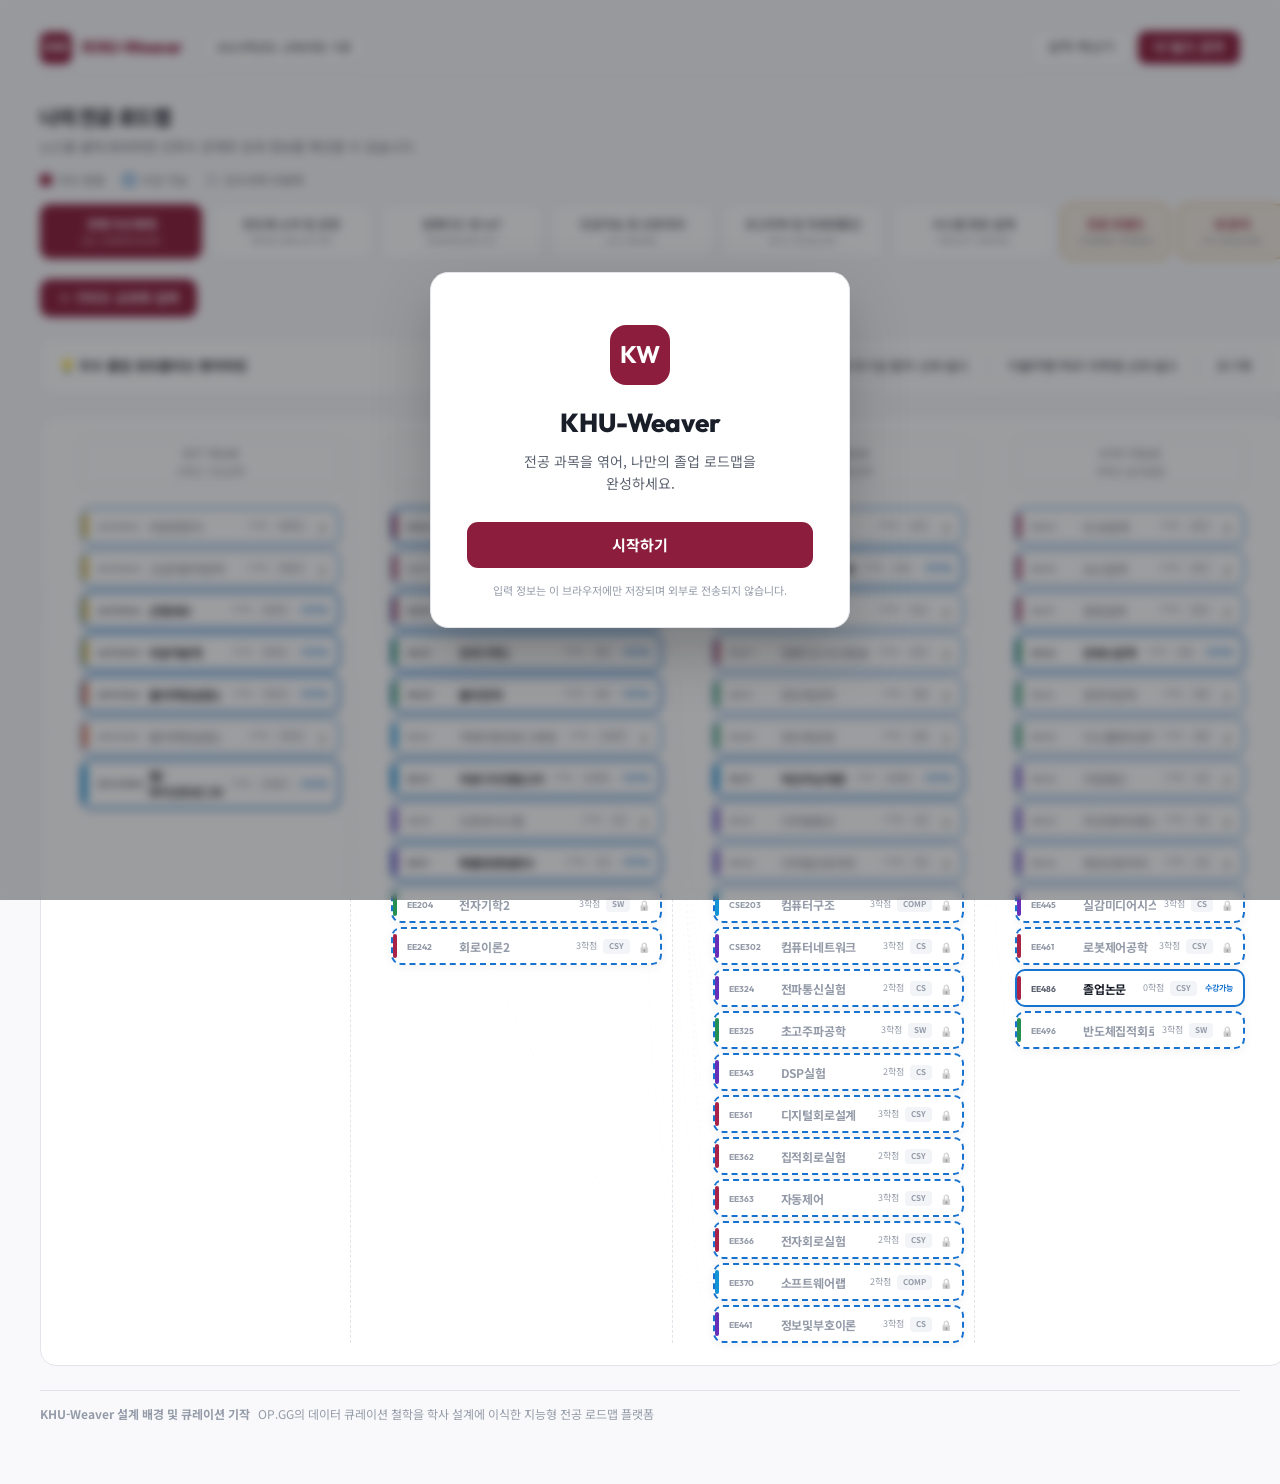
==== index.html @ 24be788b "first commit" ====
<!DOCTYPE html>
<html lang="ko">
<head>
    <meta charset="UTF-8">
    <meta name="viewport" content="width=device-width, initial-scale=1.0">
    <title>KHU-Weaver | 경희대학교 전자공학과 지능형 전공 설계 플랫폼</title>
    <link href="https://fonts.googleapis.com/css2?family=Inter:wght@300;400;500;600;700&family=Noto+Sans+KR:wght@300;400;500;700&family=Outfit:wght@400;500;600;700&display=swap" rel="stylesheet">
    <link rel="stylesheet" href="css/style.css">
</head>
<body>

<div class="container">
    <!-- 헤더 영역 -->
    <header>
        <div class="logo-section">
            <div class="logo-emblem">KW</div>
            <div class="logo-text">
                <h1>KHU-Weaver</h1>
                <p>경희대학교 전자공학과 지능형 전공 설계 및 이수체계 로드맵</p>
            </div>
        </div>
        <div class="header-meta">
            <button id="profile-chip" class="profile-chip" style="display: none;">
                <span id="profile-chip-avatar" class="profile-chip-avatar">학</span>
                <span id="profile-chip-text"></span>
            </button>

            <span class="badge-academic" id="academic-year-tag">2025학년도 교육과정 기준</span>
        </div>
        <div class="header-actions">
            <button id="btn-open-gpa-header" class="header-btn" type="button">성적 계산기</button>
            <button id="btn-share-build" class="header-btn header-btn-primary" type="button">내 빌드 공유</button>
        </div>
    </header>

    <!-- 실시간 선수과목 의존성 경고 배너 패널 -->
    <div id="alert-panel">
        <div class="alert-card">
            <div class="alert-icon">⚠️</div>
            <div class="alert-content">
                <h4 id="alert-title">[이수 체계 오류 감지]</h4>
                <p id="alert-msg">선수 필수 과목이 누락되었습니다. 대체 이수 경로를 확인하십시오.</p>
            </div>
        </div>
    </div>

    <!-- 메인 대시보드 그리드 -->
    <div class="main-grid">
        
        <!-- 단일 열: 맞춤형 커리어 로드맵 (사이드바 제거 → 로드맵 전폭. 분석 카드는 '내 분석' 탭으로 이동) -->
        <div class="workspace-panel">

            <!-- 0. 페이지 제목 + 상태 범례 (순수 안내용, 시안 계승) -->
            <div class="roadmap-heading">
                <h2 class="roadmap-title" id="view-title">나의 전공 로드맵</h2>
                <p class="roadmap-sub" id="view-sub">노드를 클릭/호버하면 선후수 관계와 상세 정보를 확인할 수 있습니다.</p>
                <div class="status-legend" id="roadmap-legend">
                    <span class="status-legend-item"><i class="status-dot status-done"></i>이수 완료</span>
                    <span class="status-legend-item"><i class="status-dot status-avail"></i>수강 가능</span>
                    <span class="status-legend-item"><i class="status-dot status-locked"></i>선수과목 미충족</span>
                </div>
            </div>

            <!-- 1. 5대 전문 트랙 선택 탭 -->
            <div class="track-selectors">
                <button class="track-btn active" data-track="all">
                    <span>전체 이수체계</span>
                    <span class="en">All Curriculum</span>
                </button>
                <button class="track-btn" data-track="semiconductor">
                    <span>반도체 소자 및 공정</span>
                    <span class="en">Semiconductor</span>
                </button>
                <button class="track-btn" data-track="embedded">
                    <span>임베디드 및 IoT</span>
                    <span class="en">Embedded IoT</span>
                </button>
                <button class="track-btn" data-track="ai">
                    <span>인공지능 및 신호처리</span>
                    <span class="en">AI & Signal</span>
                </button>
                <button class="track-btn" data-track="telecom">
                    <span>초고주파 및 차세대통신</span>
                    <span class="en">RF & Telecom</span>
                </button>
                <button class="track-btn" data-track="circuit">
                    <span>시스템 회로 설계</span>
                    <span class="en">Circuit Design</span>
                </button>
                <button class="track-btn view-tab" data-view="trends">
                    <span>진로 트렌드</span>
                    <span class="en">Career Trends</span>
                </button>
                <button class="track-btn view-tab" data-view="analysis">
                    <span>내 분석</span>
                    <span class="en">My Analysis</span>
                </button>
            </div>

            <!-- ROADMAP 뷰: 기이수입력 버튼 + 프리셋 + 타임라인 -->
            <div id="roadmap-view" class="view-panel">

            <!-- 로드맵 좌상단: 기이수 교과목 입력 진입 버튼 (온보딩 3/3 입력을 모달로 재사용) -->
            <div class="roadmap-toolbar">
                <button id="btn-open-history" class="btn-history" type="button">＋ 기이수 교과목 입력</button>
            </div>

            <!-- 2. 프리셋 / 선배 벤치마킹 연계 -->
            <div class="presets-row">
                <div class="presets-title">
                    <span>💡 우수 졸업 포트폴리오 벤치마킹</span>
                </div>
                <div class="presets-buttons">
                    <button class="preset-btn" id="preset-sem-senior">반도체 대기업 합격 선배 빌드</button>
                    <button class="preset-btn" id="preset-ai-senior">자율주행 R&D 대학원 선배 빌드</button>
                    <button class="preset-btn" id="preset-reset">초기화</button>
                </div>
            </div>

            <!-- 3. 실시간 로드맵 타임라인 시각화 맵 -->
            <div class="roadmap-timeline-wrapper">
                <div class="timeline-years-grid" id="roadmap-timeline-grid">
                    <!-- 학년별 4개의 컬럼이 위치하며, 과목 카드와 연결선 SVG가 배치됩니다 -->
                    <div class="timeline-year-col" data-year="1">
                        <div class="year-col-title">1st Year <span class="ko">1학년 기초공학</span></div>
                        <div class="year-courses-list" id="col-year-1"></div>
                    </div>
                    <div class="timeline-year-col" data-year="2">
                        <div class="year-col-title">2nd Year <span class="ko">2학년 전공핵심</span></div>
                        <div class="year-courses-list" id="col-year-2"></div>
                    </div>
                    <div class="timeline-year-col" data-year="3">
                        <div class="year-col-title">3rd Year <span class="ko">3학년 심화공학</span></div>
                        <div class="year-courses-list" id="col-year-3"></div>
                    </div>
                    <div class="timeline-year-col" data-year="4">
                        <div class="year-col-title">4th Year <span class="ko">4학년 실무융합</span></div>
                        <div class="year-courses-list" id="col-year-4"></div>
                    </div>
                </div>
                <!-- 연결선 처리를 위한 백그라운드 SVG -->
                <svg class="svg-connections-canvas" id="svg-canvas">
                    <defs>
                        <!-- 선후수 화살표 머리 마커 정의 -->
                        <marker id="arrow" viewBox="0 0 10 10" refX="6" refY="5" markerWidth="6" markerHeight="6" orient="auto-start-reverse">
                            <path d="M 0 1.5 L 8 5 L 0 8.5 z" fill="context-stroke" />
                        </marker>
                    </defs>
                </svg>
            </div>
            </div><!-- /#roadmap-view -->

            <!-- 진로 트렌드 뷰 (KW_TRENDS 데이터로 세로 막대그래프 + 출처 + 분석) -->
            <div id="trends-view" class="view-panel" style="display:none;">
                <div class="card trends-card">
                    <div id="trends-body">
                        <!-- app.js renderTrends()가 js/data/TRENDS.js로 채웁니다 -->
                    </div>
                </div>
            </div>

            <!-- 내 분석 뷰 (사이드바에서 이동: 졸업 이수율 · 전공 평점 · 역량 레이더) -->
            <div id="analysis-view" class="view-panel" style="display:none;">
                <div class="analysis-grid">

                    <!-- 1. 졸업 이수율 -->
                    <div class="card">
                        <h3 class="card-title">
                            <span>졸업 이수율</span>
                            <span class="badge-academic" style="font-size: 10px; color: var(--accent-green); border-color: rgba(76, 175, 80, 0.2);">정량화 분석</span>
                        </h3>
                        <div class="credit-dashboard" style="grid-template-columns: repeat(2, 1fr);">
                            <div class="credit-stat-card">
                                <span class="label">기취득 학점</span>
                                <span class="value" id="stat-completed-credits">0<span>학점</span></span>
                            </div>
                            <div class="credit-stat-card">
                                <span class="label">졸업 이수율</span>
                                <span class="value" id="stat-completion-rate">0<span>%</span></span>
                            </div>
                        </div>
                    </div>

                    <!-- 2. 전공 평점 KPI (전공 과목 성적만 반영 · 전체평점/교양은 인포21 영역) -->
                    <div class="card">
                        <h3 class="card-title">
                            <span>전공 평점</span>
                            <button id="btn-open-gpa" class="preset-btn" style="padding: 4px 10px; font-size: 11px; background: var(--khu-burgundy); color: white; border: none;">성적 입력 · 상세</button>
                        </h3>
                        <div class="credit-dashboard" style="grid-template-columns: repeat(2, 1fr);">
                            <div class="credit-stat-card">
                                <span class="label">전공 평점 (4.3)</span>
                                <span class="value"><b id="stat-major-gpa" style="font-weight: 700;">0.00</b><span>/4.3</span></span>
                            </div>
                            <div class="credit-stat-card">
                                <span class="label">반영 과목</span>
                                <span class="value"><b id="stat-major-graded" style="font-weight: 700;">0</b><span>과목</span></span>
                            </div>
                        </div>
                    </div>

                    <!-- 3. 역량 레이더 -->
                    <div class="card">
                        <h3 class="card-title">
                            <span>역량 레이더</span>
                        </h3>
                        <div class="chart-container">
                            <canvas id="radarChart" width="380" height="280"></canvas>
                            <div class="chart-legend">
                                <div class="legend-item"><span class="legend-dot" style="background: var(--track-csy);"></span>회로/시스템 설계 (CSY)</div>
                                <div class="legend-item"><span class="legend-dot" style="background: var(--track-sw);"></span>반도체/공정설계 (SW)</div>
                                <div class="legend-item"><span class="legend-dot" style="background: var(--track-comp);"></span>임베디드/SW융합 (COMP)</div>
                                <div class="legend-item"><span class="legend-dot" style="background: var(--track-cs);"></span>통신/신호처리 (CS)</div>
                            </div>
                        </div>
                    </div>

                </div>
            </div>
        </div><!-- /.workspace-panel -->
    </div><!-- /.main-grid -->

    <!-- app.js 로직 보존용 은닉 컨테이너: 기이수 체크 UI는 모달(온보딩 3/3)로 이동했으나
         initCurriculumSelector/성적 셀렉트 동기화 로직이 이 컨테이너를 참조하므로 DOM에는 유지(비표시) -->
    <div id="legacy-curriculum-holder" style="display:none;" aria-hidden="true">
        <div class="curriculum-selector" id="curriculum-selector-container"></div>
    </div>

    <!-- 페이지 최하단: 설계 배경 및 큐레이션 기작 (1줄 요약으로 축소·이동) -->
    <div class="design-footer-note">
        <span class="design-footer-label">KHU-Weaver 설계 배경 및 큐레이션 기작</span>
        <span class="design-footer-desc">OP.GG의 데이터 큐레이션 철학을 학사 설계에 이식한 지능형 전공 로드맵 플랫폼</span>
    </div>
</div>

    <!-- ===== 온보딩 — 랜딩 + 저마찰 3단계 위저드 (UX_FLOW.md 기준) ===== -->
    <div class="onboarding-overlay" id="onboarding-overlay">
        <div class="onboarding-card" id="ob-card">

            <!-- STEP 0: 랜딩 -->
            <div class="onboarding-screen ob-landing active" id="ob-landing">
                <div class="ob-landing-logo">KW</div>
                <h2 class="ob-landing-title">KHU-Weaver</h2>
                <p class="ob-landing-copy">전공 과목을 엮어, 나만의 졸업 로드맵을 완성하세요.</p>
                <button class="onboarding-submit" id="ob-start" type="button">시작하기</button>
                <p class="onboarding-footnote">입력 정보는 이 브라우저에만 저장되며 외부로 전송되지 않습니다.</p>
            </div>

            <!-- 위저드 (STEP 1~3) -->
            <div class="ob-wizard" id="ob-wizard">
                <div class="onboarding-brand ob-wizard-brand">
                    <div class="onboarding-logo">KW</div>
                    <div>
                        <h2 class="onboarding-title" id="ob-title">먼저, 학과를 선택하세요</h2>
                        <p class="onboarding-tagline" id="ob-sub">선택한 학과·학번의 교육과정으로 로드맵이 구성됩니다</p>
                    </div>
                </div>

                <div class="onboarding-steps">
                    <div class="onboarding-step-bar on" id="ob-step-1"></div>
                    <div class="onboarding-step-bar" id="ob-step-2"></div>
                    <div class="onboarding-step-bar" id="ob-step-3"></div>
                </div>
                <div class="ob-step-count" id="ob-step-count">1 / 3</div>

                <!-- STEP 1: 학과 선택 -->
                <div class="onboarding-screen active" id="ob-screen-1">
                    <div class="onboarding-field">
                        <label class="onboarding-label">학과 선택</label>
                        <div class="onboarding-depts" id="ob-dept-list">
                            <!-- onboarding.js가 학과 카드를 채웁니다 -->
                        </div>
                        <p class="onboarding-hint" id="ob-dept-hint"></p>
                    </div>
                    <div class="onboarding-nav">
                        <button class="onboarding-back-btn" id="ob-back-1" type="button">← 처음</button>
                        <div class="onboarding-nav-spacer"></div>
                        <button class="onboarding-submit onboarding-nav-btn" id="ob-next-1" type="button">다음</button>
                    </div>
                </div>

                <!-- STEP 2: 학번 + 이름 -->
                <div class="onboarding-screen" id="ob-screen-2">
                    <div class="onboarding-field">
                        <label class="onboarding-label">입학 학번</label>
                        <div class="onboarding-years" id="ob-year-grid">
                            <!-- onboarding.js가 학번 칩을 채웁니다 -->
                        </div>
                    </div>

                    <div class="onboarding-field">
                        <label class="onboarding-label" for="ob-name">이름 <span class="onboarding-optional">(선택 · 헤더 표시용)</span></label>
                        <input class="onboarding-input" id="ob-name" type="text" placeholder="이름 (선택)" maxlength="20" autocomplete="off">
                    </div>

                    <div class="onboarding-preview" id="ob-preview">
                        <div class="onboarding-preview-av" id="ob-preview-av">학</div>
                        <div>
                            <div class="onboarding-preview-title" id="ob-preview-title"></div>
                            <div class="onboarding-preview-sub">이 프로필로 로드맵·성적 계산기가 구성됩니다</div>
                        </div>
                    </div>

                    <div class="onboarding-nav">
                        <button class="onboarding-back-btn" id="ob-back-2" type="button">← 이전</button>
                        <div class="onboarding-nav-spacer"></div>
                        <button class="onboarding-submit onboarding-nav-btn" id="ob-next-2" type="button">다음</button>
                    </div>
                </div>

                <!-- STEP 3: 이수 이력 (A 스크린샷 / B 직접선택 / C 없음) -->
                <div class="onboarding-screen" id="ob-screen-3">
                    <!-- 3-1. 방법 선택 카드 -->
                    <div id="ob-hist-choose">
                        <div class="onboarding-field">
                            <label class="onboarding-label">지금까지 들은 과목을 알려주세요</label>
                            <div class="ob-hist-cards" id="ob-hist-cards">
                                <button class="ob-hist-card" id="ob-hist-a" type="button">
                                    <span class="ob-hist-ic">📷</span>
                                    <span class="ob-hist-body">
                                        <span class="ob-hist-t">에타 스크린샷으로 한 번에 <span class="ob-hist-badge">추천</span></span>
                                        <span class="ob-hist-d">캡쳐 몇 장이면 과목·성적까지 자동 입력</span>
                                    </span>
                                </button>
                                <button class="ob-hist-card" id="ob-hist-b" type="button">
                                    <span class="ob-hist-ic">✅</span>
                                    <span class="ob-hist-body">
                                        <span class="ob-hist-t">직접 선택하기</span>
                                        <span class="ob-hist-d">학년별 과목표에서 들은 과목을 체크</span>
                                    </span>
                                </button>
                                <button class="ob-hist-card" id="ob-hist-c" type="button">
                                    <span class="ob-hist-ic">🌱</span>
                                    <span class="ob-hist-body">
                                        <span class="ob-hist-t">아직 수강한 과목이 없어요</span>
                                        <span class="ob-hist-d">신입생용 · 바로 로드맵으로</span>
                                    </span>
                                </button>
                            </div>
                            <p class="onboarding-hint">지금 건너뛰어도 대시보드에서 언제든 채울 수 있어요.</p>
                        </div>
                        <div class="onboarding-nav">
                            <button class="onboarding-back-btn" id="ob-back-3" type="button">← 이전</button>
                            <div class="onboarding-nav-spacer"></div>
                        </div>
                    </div>

                    <!-- 3-2. A안 스크린샷 (키 없으면 준비 중 → B 폴백 / 키 있으면 OCR 플로우) -->
                    <div class="ob-shot-panel" id="ob-shot-panel">
                        <!-- 키 미설정: 준비 중 안내 + 직접 선택 폴백 -->
                        <div id="ob-ocr-disabled">
                            <div class="ob-shot-drop" id="ob-shot-drop">
                                <div class="ob-shot-ic">📷</div>
                                <div class="ob-shot-t">에타 스크린샷 자동 인식</div>
                                <div class="ob-shot-d">캡쳐 1~8장을 올리면 과목·성적을 한 번에 채워요. 이름·학번은 가려도 됩니다.</div>
                                <span class="ob-shot-soon">기능 준비 중</span>
                            </div>
                            <p class="ob-shot-fallback">스크린샷 인식은 아직 준비 중이에요. 대신 <b>직접 선택하기</b>로 빠르게 체크할 수 있어요.</p>
                            <div class="onboarding-nav">
                                <button class="onboarding-back-btn" id="ob-shot-back" type="button">← 방법 선택</button>
                                <div class="onboarding-nav-spacer"></div>
                                <button class="onboarding-submit onboarding-nav-btn" id="ob-shot-tob" type="button">직접 선택으로 이동</button>
                            </div>
                        </div>
                        <!-- 키 설정됨: ocr.js가 업로드→직조→결과표를 렌더 -->
                        <div id="ob-ocr-root" style="display:none;"></div>
                    </div>

                    <!-- 3-3. B안 학년별 과목 체크 -->
                    <div class="ob-b-panel" id="ob-b-panel">
                        <div class="ob-b-head">
                            <button class="onboarding-back-btn" id="ob-b-back" type="button">← 방법 선택</button>
                            <span class="ob-b-count" id="ob-b-count">0과목 선택</span>
                        </div>
                        <p class="ob-b-note" id="ob-b-note"></p>
                        <div class="ob-b-list" id="ob-b-list"></div>
                        <button class="onboarding-submit" id="ob-b-apply" type="button">이 과목들로 로드맵 시작</button>
                    </div>
                </div>
            </div>

            <p class="onboarding-footnote ob-wizard-foot" id="ob-wizard-foot">입력 정보는 이 브라우저에만 저장되며 외부로 전송되지 않습니다.</p>
        </div>
    </div>

    <!-- ===== 코치마크 (첫 완료 시 1회, 3개) ===== -->
    <div class="coach-overlay" id="coach-overlay">
        <div class="coach-ring" id="coach-ring"></div>
        <div class="coach-tip" id="coach-tip">
            <div class="coach-step" id="coach-step">1 / 3</div>
            <div class="coach-tip-title" id="coach-title"></div>
            <div class="coach-tip-body" id="coach-body"></div>
            <label class="coach-dismiss"><input type="checkbox" id="coach-dismiss-chk" checked> 다시 보지 않기</label>
            <div class="coach-tip-nav">
                <button class="onboarding-back-btn" id="coach-skip" type="button">건너뛰기</button>
                <button class="onboarding-submit onboarding-nav-btn" id="coach-next" type="button">다음</button>
            </div>
        </div>
    </div>

    <!-- 데이터: 학과/학번별 교육과정 (window 전역으로 노출) -->
    <!-- config.js: 클라이언트 설정(API 키). 반드시 다른 스크립트보다 먼저 로드. -->
    <script src="js/config.js"></script>

    <!-- 학번별 교육과정 데이터 파일. 새 학번 데이터가 준비되면 여기에 한 줄씩 추가. -->
    <script src="js/data/EE_2026.js"></script>
    <script src="js/data/EE_2025.js"></script>
    <script src="js/data/EE_2024.js"></script>
    <script src="js/data/EE_2023.js"></script>
    <script src="js/data/EE_2022.js"></script>
    <script src="js/data/EE_2021.js"></script>
    <script src="js/data/EE_2020.js"></script>
    <script src="js/data/TRENDS.js"></script>

    <!-- registry.js: 학과/학번 목록 + getCurriculum (데이터 파일들 다음, app.js 이전에 로드) -->
    <script src="js/registry.js"></script>
    <script src="js/app.js"></script>
    <script src="js/ocr.js"></script>
    <script src="js/onboarding.js"></script>

    <div class="onboarding-overlay" id="gpa-overlay">
        <div class="onboarding-card gpa-modal-card gpa-summary-card">
            <div class="onboarding-brand" style="justify-content: space-between; margin-bottom: 18px;">
                <div>
                    <h2 class="onboarding-title">전공 평점</h2>
                    <p class="onboarding-tagline">이수 체크한 전공 과목에 성적을 입력하면 전공 평점이 계산됩니다. (전체 평점·교양은 인포21 영역)</p>
                </div>
                <button id="btn-close-gpa" class="close-btn">✕</button>
            </div>

            <div class="gpa-global-stats">
                <div class="gpa-stat-box">
                    <span class="gpa-stat-label">전공 평점</span>
                    <span class="gpa-stat-val" id="gpa-major-val">0.00</span><span class="gpa-stat-max">/4.3</span>
                </div>
                <div class="gpa-stat-box">
                    <span class="gpa-stat-label">반영 과목</span>
                    <span class="gpa-stat-val" id="gpa-major-count">0</span><span class="gpa-stat-max">과목</span>
                </div>
                <div class="gpa-stat-box">
                    <span class="gpa-stat-label">반영 학점</span>
                    <span class="gpa-stat-val" id="gpa-major-credits">0</span><span class="gpa-stat-max">학점</span>
                </div>
            </div>

            <p class="gpa-summary-note">성적을 선택하지 않은 과목과 P/NP 과목은 평점 계산에서 제외됩니다.</p>
            <div class="gpa-course-list" id="gpa-course-list"></div>

            <div class="gpa-modal-footer">
                <button class="onboarding-submit" id="btn-gpa-done" type="button">완료</button>
            </div>
        </div>
    </div>


</body>
</html>
---- css/style.css ----
/* =============================================================================
 * KHU-Weaver v2 — roadmap.sh형 리디자인 스타일시트
 * 디자인 원칙(03_디자인 시안 계승):
 *  1) 배경: 순수 화이트 + 얇은 그리드. 그라데이션·컬러 블롭 금지
 *  2) 경희 버건디 hsl(343,66%,33%)가 유일한 브랜드 액센트(골드는 기능적 웨이파인딩에만 최소 사용)
 *  3) 노드 상태는 색만이 아니라 형태로도 구분(이수완료=버건디 채움+✓ / 기본=흰 노드+테두리)
 *  4) 트랙 컬러 6종은 노드 좌측 4px 스트라이프로만(면적 최소화)
 *  ※ JS(app.js/onboarding.js)가 참조하는 클래스명·ID·CSS 변수명은 그대로 보존
 * ============================================================================= */

:root {
    /* 브랜드 (변수명 보존 — app.js가 이 이름들을 참조) */
    --khu-burgundy-raw: 343, 66%, 33%;
    --khu-burgundy: hsl(var(--khu-burgundy-raw));
    --khu-burgundy-light: hsl(343, 66%, 40%);
    --khu-burgundy-glow: hsla(343, 66%, 33%, 0.14);
    --burgundy-soft: hsl(343, 50%, 95%);
    --khu-gold: hsl(37, 60%, 50%);       /* 기능적 강조(선수 체인)용으로만 잔존 */
    --khu-gold-glow: hsla(37, 60%, 50%, 0.12);

    /* 캔버스/텍스트 — 화이트 계열 */
    --bg-dark: hsl(220, 25%, 98%);       /* 페이지 배경(거의 흰색) */
    --bg-card: hsl(0, 0%, 100%);         /* 카드 순백 */
    --bg-card-hover: hsl(220, 20%, 97%);
    --text-primary: hsl(220, 25%, 13%);
    --text-secondary: hsl(220, 10%, 40%);
    --text-muted: hsl(220, 10%, 62%);

    --accent-green: hsl(142, 60%, 35%);
    --accent-red: hsl(354, 70%, 45%);
    --accent-blue: hsl(210, 80%, 45%);
    --border-color: hsl(220, 15%, 90%);  /* 얇은 그리드/외곽선 */
    --line: hsl(220, 15%, 90%);
    --glass-bg: hsl(220, 25%, 98%);
    --glass-border: hsl(220, 15%, 90%);
    --transition-smooth: all 0.18s cubic-bezier(0.4, 0, 0.2, 1);

    /* 트랙 아이덴티티 컬러(시안과 동일) */
    --track-math: hsl(45, 90%, 45%);
    --track-phys: hsl(15, 80%, 50%);
    --track-comp: hsl(200, 85%, 45%);
    --track-csy: hsl(343, 66%, 40%);
    --track-sw: hsl(145, 60%, 35%);
    --track-cs: hsl(265, 60%, 45%);

    --r: 12px;
}

* { box-sizing: border-box; margin: 0; padding: 0; }

body {
    color: var(--text-primary);
    font-family: 'Noto Sans KR', 'Inter', sans-serif;
    line-height: 1.55;
    overflow-x: hidden;
    /* HOTFIX(2026-07-08): 배경 격자 무늬 제거(사용자 피드백 — 불필요한 시각 노이즈) */
    background-color: var(--bg-dark);
}

/* 스크롤바 */
::-webkit-scrollbar { width: 8px; height: 8px; }
::-webkit-scrollbar-track { background: transparent; }
::-webkit-scrollbar-thumb { background: var(--border-color); border-radius: 99px; }
::-webkit-scrollbar-thumb:hover { background: var(--text-muted); }

/* 레이아웃 */
.container { max-width: 1600px; margin: 0 auto; padding: 20px 40px 60px; }

/* ── 헤더: 시안처럼 로고+칩 2종이 한 줄 56px에 들어가는 슬림 바 ── */
header {
    display: flex;
    justify-content: flex-start;
    align-items: center;
    gap: 20px;
    height: 56px;
    padding: 0;
    border-bottom: 1px solid var(--line);
    margin-bottom: 26px;
}
.logo-section { display: flex; align-items: center; gap: 10px; }
.logo-emblem {
    width: 32px; height: 32px;
    background: var(--khu-burgundy);
    border-radius: 8px;
    display: flex; align-items: center; justify-content: center;
    font-family: 'Outfit', sans-serif; font-size: 14px; font-weight: 700; color: #fff;
}
.logo-text h1 {
    font-family: 'Outfit', 'Noto Sans KR', sans-serif;
    font-size: 17px; font-weight: 800; letter-spacing: -0.4px;
    color: var(--khu-burgundy);
}
/* 시안은 로고 옆 부제 없이 한 줄로 압축 — 요소는 보존하고 표시만 생략(id/class 삭제 아님) */
.logo-text p { display: none; }

.header-meta { display: flex; align-items: center; gap: 10px; }

/* 헤더 우측 액션 버튼 (성적 계산기 / 내 빌드 공유) */
.header-actions { display: flex; align-items: center; gap: 8px; margin-left: auto; }
.header-btn {
    font-size: 12.5px; font-weight: 600; padding: 7px 14px; border-radius: 8px;
    border: 1px solid var(--line); background: #fff; color: var(--text-secondary);
    cursor: pointer; transition: var(--transition-smooth); white-space: nowrap;
}
.header-btn:hover { border-color: var(--khu-burgundy); color: var(--khu-burgundy); }
.header-btn-primary { background: var(--khu-burgundy); border-color: var(--khu-burgundy); color: #fff; }
.header-btn-primary:hover { filter: brightness(1.08); color: #fff; }
.badge-academic {
    display: inline-block;
    background: var(--bg-card);
    border: 1px solid var(--line);
    color: var(--text-secondary);
    font-size: 12px; font-weight: 600;
    padding: 5px 12px; border-radius: 99px; letter-spacing: 0.2px;
}

/* ── 의존성 경고 배너 ── */
#alert-panel { margin-bottom: 22px; display: none; }
.alert-card {
    background: hsl(354, 80%, 98%);
    border: 1px solid var(--accent-red);
    border-radius: var(--r);
    padding: 14px 20px;
    display: flex; align-items: center; gap: 14px;
    box-shadow: 0 2px 10px rgba(0,0,0,.03);
    animation: slideDown 0.35s cubic-bezier(0.16, 1, 0.3, 1);
}
.alert-icon {
    width: 34px; height: 34px;
    background: hsl(354, 80%, 95%);
    border-radius: 50%;
    display: flex; align-items: center; justify-content: center;
    font-size: 17px; color: var(--accent-red);
    border: 1px solid var(--accent-red); flex-shrink: 0;
}
.alert-content h4 { font-size: 14px; font-weight: 700; color: var(--accent-red); margin-bottom: 2px; }
.alert-content p { font-size: 13px; color: var(--text-primary); }

/* ── 메인 그리드 ── */
.main-grid {
    display: grid;
    grid-template-columns: 1fr; /* F-3: 사이드바 제거 → 로드맵 전폭. 분석 카드는 '내 분석' 탭으로 이동 */
    gap: 26px;
    align-items: start;
}

/* ── 카드 공통 (그라데이션 바·그라데이션 텍스트 제거) ── */
.card {
    background-color: var(--bg-card);
    border: 1px solid var(--line);
    border-radius: 16px;
    padding: 22px;
    box-shadow: 0 1px 3px rgba(0, 0, 0, 0.03);
    position: relative;
    transition: var(--transition-smooth);
}
.card-title {
    font-size: 16px; font-weight: 800;
    margin-bottom: 18px;
    display: flex; justify-content: space-between; align-items: center;
    letter-spacing: -0.3px;
}
.card-title span { color: var(--text-primary); }

/* ── 왼쪽 사이드바 ── */
.sidebar-panel { order: 2; display: flex; flex-direction: column; gap: 22px; }

.chart-container {
    display: flex; flex-direction: column; align-items: center; justify-content: center;
    background: var(--bg-dark);
    border-radius: 12px; padding: 14px;
    border: 1px solid var(--line);
}
canvas#radarChart { max-width: 100%; height: 280px; }

.chart-legend {
    display: grid; grid-template-columns: repeat(2, 1fr); gap: 8px;
    width: 100%; margin-top: 14px; font-size: 11px; color: var(--text-secondary);
}
.legend-item { display: flex; align-items: center; gap: 6px; }
.legend-dot { width: 9px; height: 9px; border-radius: 3px; }

/* 학점 현황 카드 */
.credit-dashboard { display: grid; grid-template-columns: repeat(3, 1fr); gap: 10px; margin-top: 5px; }
.credit-stat-card {
    background: var(--bg-dark);
    border: 1px solid var(--line);
    border-radius: 12px; padding: 12px; text-align: center;
}
.credit-stat-card .label { font-size: 11px; color: var(--text-secondary); display: block; margin-bottom: 4px; }
.credit-stat-card .value { font-family: 'Outfit', sans-serif; font-size: 18px; font-weight: 800; color: var(--khu-burgundy); }
.credit-stat-card .value span { font-size: 11px; color: var(--text-muted); font-weight: 500; }

/* ── 기이수 교과목 체크리스트 ── */
.curriculum-selector {
    max-height: 480px; overflow-y: auto;
    border: 1px solid var(--line); border-radius: 12px;
    background: var(--bg-dark); padding: 10px;
}
.sem-group { margin-bottom: 14px; }
.sem-header {
    font-size: 12px; font-weight: 700; color: var(--text-secondary);
    text-transform: uppercase; letter-spacing: .4px;
    padding: 5px 8px; border-bottom: 1px solid var(--line);
    margin-bottom: 8px; display: flex; justify-content: space-between; align-items: center;
}
.sem-header .sem-badge {
    font-size: 10px; background: var(--burgundy-soft); color: var(--khu-burgundy);
    padding: 2px 8px; border-radius: 99px; font-weight: 700; letter-spacing: 0;
}
.course-checkbox-list { display: flex; flex-direction: column; gap: 6px; }
.course-checkbox-item {
    display: flex; align-items: center; justify-content: space-between;
    padding: 9px 12px; background: var(--bg-card);
    border: 1px solid var(--line); border-radius: 9px;
    cursor: pointer; transition: var(--transition-smooth); user-select: none;
    position: relative;
}
.course-checkbox-item:hover { border-color: var(--accent-blue); box-shadow: 0 2px 8px rgba(0,0,0,.05); }
/* 이수완료 = 버건디 채움(색+형태) */
.course-checkbox-item.checked {
    border-color: var(--khu-burgundy);
    background: var(--khu-burgundy);
}
.course-checkbox-item.checked .course-name,
.course-checkbox-item.checked .course-code { color: #fff; }
.course-label-side { display: flex; align-items: center; gap: 10px; }
.course-checkbox-item input[type="checkbox"] {
    appearance: none; width: 16px; height: 16px;
    border: 2px solid var(--text-muted); border-radius: 4px;
    outline: none; cursor: pointer; position: relative; transition: var(--transition-smooth);
    flex-shrink: 0;
}
.course-checkbox-item.checked input[type="checkbox"] { border-color: #fff; }
.course-checkbox-item input[type="checkbox"]:checked { background-color: #fff; border-color: #fff; }
.course-checkbox-item input[type="checkbox"]:checked::after {
    content: '✓'; position: absolute; color: var(--khu-burgundy);
    font-size: 12px; font-weight: 800; top: -3px; left: 1px;
}
.course-name { font-size: 13px; font-weight: 600; color: var(--text-primary); }
.course-meta-side { text-align: right; font-size: 11px; }
.course-code { font-family: 'Outfit', sans-serif; color: var(--text-secondary); display: block; }
.course-type-badge {
    display: inline-block; padding: 1px 6px; border-radius: 4px;
    font-size: 9px; font-weight: 700; margin-top: 2px;
}
.course-checkbox-item.checked .course-type-badge { background: hsla(0,0%,100%,.2); color: #fff; border-color: transparent; }
.badge-essential { background: var(--burgundy-soft); color: var(--khu-burgundy); border: 1px solid transparent; }
.badge-basic { background: hsl(210, 80%, 95%); color: var(--accent-blue); border: 1px solid transparent; }
.badge-selective { background: var(--bg-dark); color: var(--text-secondary); border: 1px solid var(--line); }
/* 과목 성적 드롭다운 — 이수 체크된 과목에서만 노출(전공 평점 반영) */
.course-grade-wrap { display: none; margin-top: 6px; }
.course-checkbox-item.checked .course-grade-wrap { display: block; }
.course-grade-select {
    font-family: 'Noto Sans KR', sans-serif; font-size: 11px; font-weight: 700;
    padding: 3px 22px 3px 8px; border-radius: 6px; border: 1px solid hsla(0,0%,100%,.55);
    background: #fff; color: var(--khu-burgundy); cursor: pointer; outline: none; appearance: none;
    background-image: url("data:image/svg+xml,%3Csvg xmlns='http://www.w3.org/2000/svg' width='10' height='7' viewBox='0 0 12 8'%3E%3Cpath fill='%23902d41' d='M6 8 0 0h12z'/%3E%3C/svg%3E");
    background-repeat: no-repeat; background-position: right 7px center;
}
.course-grade-select:focus-visible { outline: 2px solid var(--khu-gold); outline-offset: 1px; }

/* ── 오른쪽 워크스페이스 ── */
.workspace-panel { display: flex; flex-direction: column; gap: 20px; }

/* 로드맵 제목 + 상태 범례 (시안의 "나의 전공 로드맵" + 범례 3종, 순수 안내용) */
.roadmap-heading { margin-bottom: -6px; }
.roadmap-title {
    font-family: 'Outfit', 'Noto Sans KR', sans-serif;
    font-size: 20px; font-weight: 800; letter-spacing: -0.4px;
    color: var(--text-primary);
}
.roadmap-sub { font-size: 13px; color: var(--text-secondary); margin: 4px 0 14px; }
.status-legend { display: flex; gap: 18px; font-size: 12px; color: var(--text-secondary); }
.status-legend-item { display: flex; align-items: center; gap: 6px; }
.status-dot { display: inline-block; width: 12px; height: 12px; border-radius: 4px; flex-shrink: 0; }
.status-dot.status-done { background: var(--khu-burgundy); }
.status-dot.status-avail { background: #fff; border: 2px solid var(--accent-blue); }
.status-dot.status-locked { background: hsl(220, 20%, 92%); border: 1px dashed var(--text-muted); }

/* 트랙 탭 (+ 진로 트렌드 / 내 분석 뷰 탭) */
.track-selectors { display: flex; flex-wrap: wrap; gap: 8px; }
.track-btn {
    flex: 1 1 96px;
    background: var(--bg-card); border: 1px solid var(--line); border-radius: 10px;
    padding: 11px 6px; font-family: 'Noto Sans KR', sans-serif;
    font-size: 12px; font-weight: 700; color: var(--text-secondary);
    cursor: pointer; transition: var(--transition-smooth); text-align: center;
    display: flex; flex-direction: column; align-items: center; justify-content: center; gap: 3px;
}
/* 뷰 전환 탭(필터가 아니라 화면 전환) — 골드 계열로 구분, 폭 고정 */
.track-btn.view-tab {
    flex: 0 0 auto; min-width: 108px;
    border-color: var(--khu-gold); color: var(--khu-burgundy);
    background: var(--khu-gold-glow);
}
.track-btn.view-tab:hover { border-color: var(--khu-burgundy); }
.track-btn.view-tab.active { background: var(--khu-burgundy); border-color: var(--khu-burgundy); color: #fff; }
.track-btn span.en {
    font-family: 'Outfit', sans-serif; font-size: 9px; color: var(--text-muted);
    font-weight: 500; text-transform: uppercase; letter-spacing: .3px;
}
.track-btn:hover { border-color: var(--accent-blue); color: var(--text-primary); }
/* 활성 = 솔리드 버건디(그라데이션 제거) */
.track-btn.active { background: var(--khu-burgundy); border-color: var(--khu-burgundy); color: #fff; }
.track-btn.active span.en { color: hsla(0,0%,100%,.75); }

/* 프리셋 행 */
.presets-row {
    display: flex; justify-content: space-between; align-items: center;
    background: var(--bg-card); padding: 12px 18px; border-radius: 12px;
    border: 1px solid var(--line); font-size: 13px;
}
.presets-title { font-weight: 700; color: var(--text-primary); display: flex; align-items: center; gap: 8px; }
.presets-buttons { display: flex; gap: 8px; }
.preset-btn {
    background: var(--bg-card); border: 1px solid var(--line); border-radius: 8px;
    padding: 7px 14px; font-size: 12px; font-weight: 600; color: var(--text-secondary);
    cursor: pointer; transition: var(--transition-smooth);
}
.preset-btn:hover { border-color: var(--khu-burgundy); color: var(--khu-burgundy); }

/* ── 로드맵 타임라인 캔버스 (화이트 + 얇은 그리드) ── */
.roadmap-timeline-wrapper {
    position: relative;
    background: var(--bg-card); /* HOTFIX(2026-07-08): 격자 배경 무늬 제거 */
    border-radius: 16px;
    padding: 22px 40px;
    border: 1px solid var(--line);
    min-height: 520px;
    width: 100%; /* HOTFIX(2026-07-08): 기존 max-width:1040px가 위쪽 탭/프리셋 행(전체 폭)보다 좁아 학년 컬럼이 우측으로 치우쳐 보이던 원인 → 상단 요소와 동일하게 전체 폭 사용해 중앙 정렬 */
}
.timeline-years-grid {
    display: grid; grid-template-columns: repeat(4, 1fr); gap: 40px;
    height: 100%; position: relative; z-index: 2;
}
.timeline-year-col {
    position: relative; display: flex; flex-direction: column; gap: 14px;
    border-right: 1px dashed var(--line); padding-right: 10px;
}
.timeline-year-col:last-child { border-right: none; padding-right: 0; }
/* 시안의 .lane-h 스타일 계승 (레인 헤더) */
.year-col-title {
    font-family: 'Outfit', sans-serif; font-size: 12px; font-weight: 700;
    color: var(--text-muted); text-transform: uppercase; letter-spacing: .5px;
    text-align: center; padding: 6px 10px;
    background: var(--bg-card); border: 1px solid var(--line); border-radius: 6px;
    margin-bottom: 6px;
}
.year-col-title span.ko {
    font-family: 'Noto Sans KR', sans-serif; font-size: 11px;
    color: var(--text-muted); font-weight: 500; display: block; text-transform: none; letter-spacing: 0;
}
/* 학년 레인: 컴팩트 카드를 세로로 쌓아 4개 학년(최대 20과목)이 한 화면에 들어오도록 함 */
.year-courses-list { display: flex; flex-direction: column; gap: 4px; }

/* ── 타임라인 과목 노드 (한 줄 컴팩트 카드) ── */
.timeline-course-card {
    background: var(--bg-card);
    border: 1.5px solid var(--line);
    border-radius: 10px;
    padding: 7px 10px 7px 14px;
    min-height: 38px; /* HOTFIX(2026-07-08): 기존 32px가 과목명보다 작아 텍스트가 답답하게 잘렸음 → 여유 확보 */
    display: flex; align-items: center; gap: 8px;
    font-size: 11.5px; position: relative; cursor: pointer;
    transition: box-shadow .15s, transform .15s, border-color .15s, background .15s;
    z-index: 2; user-select: none;
}
/* 좌측 4px 트랙 스트라이프 */
.timeline-course-card::before {
    content: ''; position: absolute; left: 0; top: 5px; bottom: 5px;
    width: 4px; border-radius: 4px; background: var(--text-muted);
    transition: var(--transition-smooth);
}
.timeline-course-card[data-track-type="MATH"]::before { background: var(--track-math); }
.timeline-course-card[data-track-type="PHYS"]::before { background: var(--track-phys); }
.timeline-course-card[data-track-type="COMP"]::before { background: var(--track-comp); }
.timeline-course-card[data-track-type="CSY"]::before { background: var(--track-csy); }
.timeline-course-card[data-track-type="SW"]::before { background: var(--track-sw); }
.timeline-course-card[data-track-type="CS"]::before { background: var(--track-cs); }

.timeline-course-card:hover {
    transform: translateY(-1px); background: var(--bg-card);
    border-color: var(--accent-blue);
    box-shadow: 0 4px 14px rgba(0, 0, 0, 0.08); z-index: 10;
}

/* 이수완료 = 버건디 채움 + ✓ (색+형태 이중 구분) */
.timeline-course-card.checked-course {
    border-color: var(--khu-burgundy);
    background: var(--khu-burgundy) !important;
    box-shadow: none;
}
.timeline-course-card.checked-course .t-card-name,
.timeline-course-card.checked-course .t-card-code { color: #fff !important; }
.timeline-course-card.checked-course .t-card-meta { color: hsla(0,0%,100%,.75) !important; }
.timeline-course-card.checked-course .t-card-track { background: hsla(0,0%,100%,.2); color: #fff; }
/* 상태 배지(✓/수강가능/🔒)는 절대배치 대신 flex 아이템으로 카드 우측 끝에 자연 배치(gap으로 학점·트랙뱃지와 겹침 방지, 공간 부족 시 과목명(.t-card-name)만 말줄임 처리됨) */
.timeline-course-card.checked-course::after {
    content: '✓';
    color: #fff; font-weight: 800; font-size: 12px; flex: none;
}

/* 노드 상태 3종 중 "수강 가능"/"선수과목 미충족" — getCourseState()가 실시간 판정해 부여 */
.timeline-course-card.course-avail {
    border-color: var(--accent-blue) !important; border-width: 2px !important;
}
.timeline-course-card.course-avail::after {
    content: '수강가능';
    font-size: 8px; color: var(--accent-blue); font-weight: 700; white-space: nowrap; flex: none;
}
.timeline-course-card.course-locked {
    background: hsl(220, 20%, 97%) !important; border-style: dashed !important;
}
.timeline-course-card.course-locked .t-card-name,
.timeline-course-card.course-locked .t-card-code { color: var(--text-muted) !important; }
.timeline-course-card.course-locked::after {
    content: '🔒';
    font-size: 10px; filter: grayscale(1); opacity: .6; flex: none;
}

/* 호버 연쇄 하이라이트 (기능적 웨이파인딩) */
.timeline-course-card.highlight-focus {
    border-color: var(--khu-burgundy);
    box-shadow: 0 0 0 3px var(--burgundy-soft), 0 6px 18px rgba(0,0,0,.12);
    transform: translateY(-1px); z-index: 10; background: var(--bg-card);
}
.timeline-course-card.highlight-prereq {
    border-color: var(--khu-gold);
    box-shadow: 0 0 0 2px var(--khu-gold-glow); transform: translateY(-1px); z-index: 8; background: var(--bg-card);
}
.timeline-course-card.highlight-followup {
    border-color: var(--accent-blue);
    box-shadow: 0 0 0 2px hsla(210,80%,45%,.15); transform: translateY(-1px); z-index: 8; background: var(--bg-card);
}
.timeline-course-card.fade-out-node {
    border-color: var(--line) !important; box-shadow: none !important;
    transform: scale(0.98); pointer-events: none; transition: var(--transition-smooth);
}
.timeline-course-card.fade-out-node .t-card-name,
.timeline-course-card.fade-out-node .t-card-code,
.timeline-course-card.fade-out-node .t-card-meta { opacity: 0.35 !important; filter: none !important; }
.timeline-course-card.fade-out-node::before { opacity: 0.2 !important; }

/* 트랙 선택 시 활성 카드 (파란 테두리 = 수강 관련 강조, 색+형태) */
.timeline-course-card.active-in-track {
    border-color: var(--accent-blue) !important; border-width: 2px !important;
    box-shadow: 0 2px 10px rgba(0,0,0,.06) !important;
    background: var(--bg-card) !important; z-index: 5;
}
/* 이수완료가 트랙활성이어도 버건디 채움 우선 */
.timeline-course-card.active-in-track.checked-course {
    border-color: var(--khu-burgundy) !important;
    background: var(--khu-burgundy) !important;
}
.track-all .timeline-course-card,
.timeline-course-card.active-in-track { opacity: 1 !important; filter: none !important; transition: var(--transition-smooth); }

/* 트랙 모드에서 비활성 카드 뮤트 */
body:not(.track-all) .timeline-course-card:not(.active-in-track) {
    border-color: var(--line) !important; box-shadow: none !important; transition: var(--transition-smooth);
}
body:not(.track-all) .timeline-course-card:not(.active-in-track) .t-card-name,
body:not(.track-all) .timeline-course-card:not(.active-in-track) .t-card-code { color: var(--text-muted) !important; }
body:not(.track-all) .timeline-course-card:not(.active-in-track) .t-card-meta { opacity: 0.4; }
body:not(.track-all) .timeline-course-card:not(.active-in-track)::before { opacity: 0.3 !important; }
body:not(.track-all) .timeline-course-card:not(.active-in-track):hover {
    border-color: var(--accent-blue) !important; box-shadow: 0 4px 14px rgba(0, 0, 0, 0.08) !important;
}
body:not(.track-all) .timeline-course-card:not(.active-in-track):hover .t-card-name,
body:not(.track-all) .timeline-course-card:not(.active-in-track):hover .t-card-code { color: var(--text-primary) !important; }
body:not(.track-all) .timeline-course-card:not(.active-in-track):hover .t-card-meta { opacity: 1 !important; }
body:not(.track-all) .timeline-course-card:not(.active-in-track):hover::before { opacity: 1 !important; }

/* 빈 전공선택 슬롯 소거 */
.track-slot.elective-slot.empty-slot { border: none !important; background: none !important; box-shadow: none !important; pointer-events: none; }
.track-slot.elective-slot.empty-slot::before,
.track-slot.elective-slot.empty-slot::after { display: none !important; }

/* 관계 뱃지 */
.relation-badge {
    position: absolute; top: -8px; right: 8px;
    font-size: 8px; font-weight: 700; padding: 2px 6px; border-radius: 99px;
    opacity: 0; transform: translateY(4px); transition: var(--transition-smooth);
    z-index: 10; box-shadow: 0 2px 4px rgba(0,0,0,.08);
}
.timeline-course-card.highlight-focus .relation-badge { opacity: 1; transform: translateY(0); background: var(--khu-burgundy); color: #fff; }
.timeline-course-card.highlight-prereq .relation-badge { opacity: 1; transform: translateY(0); background: var(--khu-gold); color: #fff; }
.timeline-course-card.highlight-followup .relation-badge { opacity: 1; transform: translateY(0); background: var(--accent-blue); color: #fff; }

/* 6번째 기타/전공선택 슬롯 */
.elective-slot {
    min-height: 110px !important; background: hsl(220, 25%, 98%);
    border: 1px dashed var(--line) !important; border-radius: 12px;
    padding: 10px 8px !important; display: flex !important; flex-direction: row !important;
    flex-wrap: wrap !important; align-content: flex-start !important; justify-content: flex-start !important;
    gap: 6px !important; margin-top: 5px;
}
.elective-slot::before {
    content: '선택 및 심화 교과 옵션 (Electives)';
    position: absolute; bottom: 4px; right: 8px; font-size: 8.5px; font-weight: 700;
    color: var(--text-muted); opacity: 0.5; pointer-events: none;
    font-family: 'Outfit', sans-serif; letter-spacing: 0.4px; z-index: 1;
}

/* 미니 칩 카드 */
.timeline-course-card.mini-chip {
    padding: 5px 8px 5px 12px !important; font-size: 11px !important; border-radius: 8px !important;
    flex-grow: 1; min-width: 100px; max-width: calc(50% - 3px);
}
.timeline-course-card.mini-chip::before { top: 6px; bottom: 6px; }
.timeline-course-card.mini-chip .t-card-code { font-size: 8px !important; margin-bottom: 0 !important; }
.timeline-course-card.mini-chip .t-card-name {
    font-size: 11px !important; font-weight: 700 !important;
    white-space: nowrap; overflow: hidden; text-overflow: ellipsis;
}
.timeline-course-card.mini-chip .t-card-meta { display: none !important; }
.timeline-course-card.mini-chip.checked-course::after { top: 5px; right: 5px; font-size: 10px; }
.timeline-course-card.mini-chip .relation-badge { top: -10px !important; right: 4px !important; font-size: 7px !important; padding: 1px 4px !important; }

/* 한 줄 컴팩트 카드 내부 배치: 코드 | 과목명(말줄임) | 학점·트랙뱃지 */
.t-card-code { font-family: 'Outfit', sans-serif; font-size: 8.5px; color: var(--text-secondary); font-weight: 700; flex: none; width: 44px; }
.t-card-name {
    font-weight: 700; color: var(--text-primary); font-size: 12px; letter-spacing: -.2px; line-height: 1.3;
    flex: 1 1 auto; min-width: 0;
    /* HOTFIX(2026-07-08): 한 줄 말줄임(...) 대신 2줄까지 표시해 과목명이 박스보다 작아 보이는 문제 해결 */
    display: -webkit-box; -webkit-line-clamp: 2; -webkit-box-orient: vertical;
    overflow: hidden; word-break: keep-all;
}
.t-card-meta { display: flex; align-items: center; gap: 6px; flex: none; font-size: 9px; color: var(--text-muted); }
.t-card-track { background: hsl(220, 25%, 96%); padding: 1px 6px; border-radius: 4px; font-weight: 700; font-size: 8px; }

/* SVG 커넥터 */
.svg-connections-canvas { position: absolute; top: 0; left: 0; width: 100%; height: 100%; pointer-events: none; z-index: 1; }
.svg-connections-canvas path { transition: stroke 0.25s, stroke-width 0.25s, opacity 0.25s; }
.svg-connections-canvas path.active-connection { stroke-width: 2.5px !important; stroke-dasharray: 6, 4; animation: connectionFlow 0.8s linear infinite; }
@keyframes connectionFlow { to { stroke-dashoffset: -20; } }

/* ── 하단 트렌드 패널 (설계 배경 문구는 .design-footer-note로 페이지 최하단 분리 이동) ── */
.trend-panel { grid-column: span 2; margin-top: 6px; }
.trend-chart-list { display: flex; flex-direction: column; gap: 12px; }
.trend-bar-row { display: flex; align-items: center; gap: 15px; font-size: 13px; }
.trend-bar-label { width: 140px; font-weight: 700; color: var(--text-primary); }
.trend-bar-container { flex-grow: 1; height: 9px; background: var(--bg-dark); border-radius: 99px; overflow: hidden; border: 1px solid var(--line); }
/* 솔리드 버건디(그라데이션 제거) */
.trend-bar-fill { height: 100%; background: var(--khu-burgundy); border-radius: 99px; transition: width 1s cubic-bezier(0.16, 1, 0.3, 1); }
.trend-bar-value { width: 45px; font-family: 'Outfit', sans-serif; font-weight: 800; color: var(--khu-burgundy); text-align: right; }

/* =============================================================================
 * F-3: 뷰 전환(로드맵 / 진로 트렌드 / 내 분석) 공통
 * ============================================================================= */
.view-panel { display: flex; flex-direction: column; gap: 20px; }

/* 로드맵 좌상단 기이수 교과목 입력 버튼 */
.roadmap-toolbar { display: flex; align-items: center; }
.btn-history {
    background: var(--khu-burgundy); color: #fff; border: none; border-radius: 10px;
    padding: 10px 18px; font-family: 'Noto Sans KR', sans-serif; font-size: 13px; font-weight: 700;
    cursor: pointer; transition: var(--transition-smooth); box-shadow: 0 1px 3px rgba(0,0,0,0.08);
}
.btn-history:hover { background: var(--khu-burgundy-light); transform: translateY(-1px); }

/* 내 분석 뷰: 3카드 반응형 그리드 */
.analysis-grid {
    display: grid; grid-template-columns: repeat(auto-fit, minmax(300px, 1fr)); gap: 22px; align-items: start;
}

/* 진로 트렌드 뷰 */
.trends-card { padding: 26px; }
.trends-lead { font-size: 13px; color: var(--text-secondary); margin: 2px 0 22px; }
.trend-group { margin-bottom: 30px; }
.trend-group-title {
    font-size: 13px; font-weight: 800; color: var(--text-primary); margin-bottom: 4px;
    display: flex; align-items: center; gap: 8px;
}
.trend-group-title .tg-unit { font-weight: 600; color: var(--text-muted); font-size: 12px; }
.trend-group-sub { font-size: 11px; color: var(--text-muted); margin-bottom: 16px; }
/* 세로 막대그래프 (순수 CSS) */
.trend-vchart {
    display: flex; align-items: flex-end; gap: 18px;
    height: 240px; padding: 12px 6px 0; border-bottom: 2px solid var(--line);
    overflow-x: auto;
}
.tvbar { flex: 1 1 0; min-width: 84px; display: flex; flex-direction: column; align-items: center; height: 100%; justify-content: flex-end; }
.tvbar-val { font-family: 'Outfit', sans-serif; font-weight: 800; font-size: 15px; color: var(--khu-burgundy); margin-bottom: 6px; }
.tvbar-fill {
    width: 60%; max-width: 68px; min-height: 4px;
    background: linear-gradient(180deg, var(--khu-burgundy-light), var(--khu-burgundy));
    border-radius: 8px 8px 0 0; transition: height 0.8s cubic-bezier(0.16,1,0.3,1);
}
.tvbar-label { margin-top: 10px; font-size: 11px; font-weight: 600; color: var(--text-secondary); text-align: center; line-height: 1.35; word-break: keep-all; }
.tvbar-label .tv-idx {
    display: inline-flex; align-items: center; justify-content: center; width: 16px; height: 16px;
    border-radius: 50%; background: var(--khu-burgundy); color: #fff; font-size: 10px; font-weight: 700; margin-right: 4px;
}

/* 분석 텍스트 (TRENDS.js analysis 배열 그대로) */
.trend-analysis { margin-top: 6px; padding: 18px 20px; background: var(--bg-dark); border: 1px solid var(--line); border-radius: 12px; }
.trend-analysis-title { font-size: 13px; font-weight: 800; color: var(--text-primary); margin-bottom: 10px; }
.trend-analysis ul { margin: 0; padding-left: 18px; }
.trend-analysis li { font-size: 12.5px; color: var(--text-secondary); line-height: 1.7; margin-bottom: 7px; }

/* 출처 표기 (기관명·연도·링크) */
.trend-sources { margin-top: 18px; }
.trend-sources-title { font-size: 12px; font-weight: 800; color: var(--text-primary); margin-bottom: 8px; }
.trend-src-row { font-size: 11.5px; color: var(--text-muted); line-height: 1.6; margin-bottom: 5px; }
.trend-src-row .ts-idx {
    display: inline-flex; align-items: center; justify-content: center; width: 15px; height: 15px;
    border-radius: 50%; background: var(--text-muted); color: #fff; font-size: 9px; font-weight: 700; margin-right: 6px;
}
.trend-src-row a { color: var(--accent-blue); text-decoration: none; }
.trend-src-row a:hover { text-decoration: underline; }
.trends-empty { padding: 60px 20px; text-align: center; color: var(--text-muted); font-size: 14px; }

/* 페이지 최하단 설계 배경 1줄 요약 (기존 긴 문단·아이콘 박스 대체) */
.design-footer-note {
    margin-top: 24px; padding-top: 14px; border-top: 1px solid var(--line);
    font-size: 12px; color: var(--text-muted); display: flex; align-items: baseline; gap: 8px; flex-wrap: wrap;
}
.design-footer-label { font-weight: 700; color: var(--text-muted); }
.design-footer-desc { color: var(--text-muted); }

@keyframes slideDown { from { opacity: 0; transform: translateY(-10px); } to { opacity: 1; transform: translateY(0); } }

@media (max-width: 1200px) {
    .main-grid { grid-template-columns: 1fr; }
    .trend-panel { grid-column: span 1; }
    .track-selectors { grid-template-columns: repeat(3, 1fr); }
}

/* =============================================================================
 * 온보딩 + 프로필 칩
 * ============================================================================= */
.onboarding-overlay {
    position: fixed; inset: 0; z-index: 1000; display: none;
    align-items: center; justify-content: center; padding: 20px;
    background: rgba(20, 22, 28, 0.42);
    backdrop-filter: blur(5px); -webkit-backdrop-filter: blur(5px);
}
.onboarding-overlay.visible { display: flex; }
body.onboarding-open { overflow: hidden; }

.onboarding-card {
    width: 100%; max-width: 420px; background: var(--bg-card);
    border: 1px solid var(--line); border-radius: 18px;
    padding: 30px 30px 24px; box-shadow: 0 24px 60px rgba(0, 0, 0, 0.22);
    animation: ob-pop 0.26s cubic-bezier(0.34, 1.56, 0.64, 1);
}
@keyframes ob-pop { from { opacity: 0; transform: translateY(12px) scale(0.98); } to { opacity: 1; transform: translateY(0) scale(1); } }

.onboarding-brand { display: flex; align-items: center; gap: 14px; margin-bottom: 22px; }
.onboarding-logo {
    flex: 0 0 auto; width: 44px; height: 44px; border-radius: 12px;
    background: var(--khu-burgundy); color: #fff;
    font-family: 'Outfit', sans-serif; font-weight: 700; font-size: 17px;
    display: flex; align-items: center; justify-content: center;
}
.onboarding-title { font-family: 'Outfit', sans-serif; font-size: 21px; font-weight: 800; color: var(--text-primary); margin: 0; }
.onboarding-tagline { font-size: 12.5px; color: var(--text-secondary); margin: 3px 0 0; line-height: 1.5; }

.onboarding-field { margin-bottom: 16px; }
.onboarding-label { display: block; font-size: 12px; font-weight: 700; color: var(--text-secondary); text-transform: uppercase; letter-spacing: .3px; margin-bottom: 7px; }
.onboarding-optional { font-weight: 500; color: var(--text-muted); font-size: 11px; text-transform: none; }

.onboarding-select, .onboarding-input {
    width: 100%; padding: 11px 13px; font-family: 'Noto Sans KR', sans-serif;
    font-size: 14px; color: var(--text-primary); background: var(--bg-card);
    border: 1.5px solid var(--line); border-radius: 10px; outline: none;
    transition: var(--transition-smooth); box-sizing: border-box; appearance: none;
}
.onboarding-select {
    background-image: url("data:image/svg+xml,%3Csvg xmlns='http://www.w3.org/2000/svg' width='12' height='8' viewBox='0 0 12 8'%3E%3Cpath fill='%238a8f9c' d='M6 8 0 0h12z'/%3E%3C/svg%3E");
    background-repeat: no-repeat; background-position: right 14px center; padding-right: 34px; cursor: pointer;
}
.onboarding-select:focus, .onboarding-input:focus { border-color: var(--accent-blue); box-shadow: 0 0 0 3px hsla(210,80%,45%,.15); }
.onboarding-select option:disabled { color: var(--text-muted); }
.onboarding-hint { font-size: 11.5px; color: var(--text-muted); margin: 6px 2px 0; line-height: 1.45; }

/* ── 온보딩 2단계 위저드 ── */
.onboarding-steps { display: flex; gap: 8px; margin: 18px 0 20px; }
.onboarding-step-bar { flex: 1; height: 4px; border-radius: 99px; background: var(--line); }
.onboarding-step-bar.on { background: var(--khu-burgundy); }

.onboarding-screen { display: none; }
.onboarding-screen.active { display: block; }

.onboarding-nav { display: flex; align-items: center; gap: 10px; margin-top: 18px; }
.onboarding-nav-spacer { flex: 1; }
.onboarding-nav-btn { width: auto; margin-top: 0; padding: 11px 18px; }
.onboarding-back-btn {
    font-size: 13px; font-weight: 600; padding: 10px 14px; border-radius: 9px;
    border: 1px solid var(--line); background: #fff; color: var(--text-secondary); cursor: pointer;
    transition: var(--transition-smooth);
}
.onboarding-back-btn:hover { border-color: var(--khu-burgundy); color: var(--khu-burgundy); }

/* 학과 선택 카드 (노드형) */
.onboarding-depts { display: flex; flex-direction: column; gap: 10px; }
.onboarding-dept {
    position: relative; display: flex; align-items: center; gap: 12px;
    background: var(--bg-card); border: 1.5px solid var(--line); border-radius: 10px;
    padding: 13px 15px 13px 17px; cursor: pointer; transition: var(--transition-smooth);
}
.onboarding-dept::before {
    content: ''; position: absolute; left: 0; top: 9px; bottom: 9px; width: 4px;
    border-radius: 4px; background: var(--text-muted);
}
.onboarding-dept:hover { box-shadow: 0 4px 14px rgba(0,0,0,.07); transform: translateY(-1px); }
.onboarding-dept .dn { font-weight: 700; font-size: 14px; letter-spacing: -.3px; }
.onboarding-dept .dm { font-size: 11.5px; color: var(--text-muted); margin-top: 1px; }
.onboarding-dept .rt { margin-left: auto; font-size: 13px; color: var(--text-muted); font-weight: 800; }
/* 선택됨 = 버건디 채움 + ✓ */
.onboarding-dept.sel { background: var(--khu-burgundy); border-color: var(--khu-burgundy); }
.onboarding-dept.sel::before { background: #fff; }
.onboarding-dept.sel .dn, .onboarding-dept.sel .dm, .onboarding-dept.sel .rt { color: #fff; }
.onboarding-dept.sel .dm { color: hsla(0,0%,100%,.78); }
/* 준비중 = 잠금 노드 */
.onboarding-dept.locked { background: hsl(220, 20%, 96%); border-style: dashed; cursor: not-allowed; }
.onboarding-dept.locked:hover { box-shadow: none; transform: none; }
.onboarding-dept.locked .dn { color: var(--text-muted); }
.onboarding-dept.locked .rt::after { content: '🔒'; filter: grayscale(1); opacity: .6; }

/* 학번 선택 칩 그리드 */
.onboarding-years { display: grid; grid-template-columns: repeat(4, 1fr); gap: 8px; }
.onboarding-yr {
    border: 1.5px solid var(--line); border-radius: 8px; background: #fff;
    padding: 12px 0; text-align: center; font-size: 14px; font-weight: 700; cursor: pointer;
    transition: var(--transition-smooth); color: var(--text-secondary);
}
.onboarding-yr:hover { border-color: var(--accent-blue); }
.onboarding-yr.sel { background: var(--khu-burgundy); border-color: var(--khu-burgundy); color: #fff; }
.onboarding-yr small { display: block; font-size: 10px; font-weight: 600; color: var(--text-muted); margin-top: 1px; }
.onboarding-yr.sel small { color: hsla(0,0%,100%,.7); }

/* 요약 프리뷰 */
.onboarding-preview {
    margin-top: 16px; display: flex; align-items: center; gap: 10px;
    background: var(--burgundy-soft); border-radius: 10px; padding: 12px 14px;
}
.onboarding-preview-av {
    width: 34px; height: 34px; border-radius: 99px; background: var(--khu-burgundy);
    color: #fff; display: flex; align-items: center; justify-content: center;
    font-weight: 800; font-size: 15px; flex: none;
}
.onboarding-preview-title { font-size: 13px; font-weight: 700; color: var(--text-primary); }
.onboarding-preview-sub { font-size: 11.5px; color: var(--text-secondary); }

.onboarding-submit {
    width: 100%; margin-top: 6px; padding: 13px;
    font-family: 'Noto Sans KR', sans-serif; font-size: 15px; font-weight: 700; color: #fff;
    background: var(--khu-burgundy); border: none; border-radius: 11px; cursor: pointer;
    transition: var(--transition-smooth);
}
.onboarding-submit:hover { filter: brightness(1.08); transform: translateY(-1px); }
.onboarding-submit:active { transform: translateY(0); }
.onboarding-footnote { font-size: 11px; color: var(--text-muted); text-align: center; margin: 14px 0 0; }

/* =============================================================================
 * 온보딩 v2 — 랜딩 + 3단계 위저드 + 이수이력(A/B/C) + 코치마크
 * ============================================================================= */

/* ── STEP 0: 랜딩 ── */
.ob-landing { text-align: center; padding: 14px 6px 4px; }
.ob-landing-logo {
    width: 60px; height: 60px; border-radius: 16px; margin: 8px auto 18px;
    background: var(--khu-burgundy); color: #fff;
    font-family: 'Outfit', sans-serif; font-weight: 700; font-size: 24px;
    display: flex; align-items: center; justify-content: center;
}
.ob-landing-title { font-family: 'Outfit', sans-serif; font-size: 26px; font-weight: 800; color: var(--text-primary); margin: 0 0 8px; }
.ob-landing-copy { font-size: 14px; color: var(--text-secondary); line-height: 1.55; margin: 0 auto 22px; max-width: 300px; word-break: keep-all; }

/* ── 위저드 공통 ── */
.ob-step-count { text-align: right; font-size: 11px; font-weight: 700; color: var(--text-muted); margin: -12px 2px 14px; letter-spacing: .3px; }
.ob-soon-badge {
    font-size: 10px; font-weight: 700; color: var(--text-muted);
    background: hsl(220, 16%, 90%); border-radius: 6px; padding: 2px 7px;
}

/* ── STEP 3: 이수 이력 방법 카드 (A/B/C) ── */
.ob-hist-cards { display: flex; flex-direction: column; gap: 10px; }
.ob-hist-card {
    display: flex; align-items: center; gap: 12px; text-align: left; width: 100%;
    background: var(--bg-card); border: 1.5px solid var(--line); border-radius: 12px;
    padding: 14px 15px; cursor: pointer; transition: var(--transition-smooth);
    font-family: 'Noto Sans KR', sans-serif;
}
.ob-hist-card:hover { border-color: var(--khu-burgundy); box-shadow: 0 4px 14px rgba(0,0,0,.07); transform: translateY(-1px); }
.ob-hist-ic { flex: 0 0 auto; font-size: 22px; line-height: 1; }
.ob-hist-body { display: flex; flex-direction: column; gap: 2px; }
.ob-hist-t { font-size: 14px; font-weight: 700; color: var(--text-primary); letter-spacing: -.2px; }
.ob-hist-d { font-size: 11.5px; color: var(--text-muted); word-break: keep-all; }
.ob-hist-badge {
    display: inline-block; font-size: 10px; font-weight: 700; color: #fff;
    background: var(--khu-burgundy); border-radius: 6px; padding: 1px 6px; margin-left: 4px; vertical-align: middle;
}

/* ── STEP 3: A안 스크린샷 자리(준비 중) ── */
.ob-shot-panel { display: none; }
.ob-shot-panel.active { display: block; }
.ob-shot-drop {
    text-align: center; border: 2px dashed var(--line); border-radius: 14px;
    padding: 26px 18px; background: hsl(220, 22%, 98%);
}
.ob-shot-ic { font-size: 30px; }
.ob-shot-t { font-size: 15px; font-weight: 800; color: var(--text-primary); margin-top: 8px; }
.ob-shot-d { font-size: 12px; color: var(--text-secondary); margin: 6px auto 0; max-width: 280px; line-height: 1.5; word-break: keep-all; }
.ob-shot-soon {
    display: inline-block; margin-top: 12px; font-size: 11px; font-weight: 700; color: var(--text-muted);
    background: hsl(220, 16%, 90%); border-radius: 99px; padding: 4px 12px;
}
.ob-shot-fallback { font-size: 12px; color: var(--text-secondary); text-align: center; margin: 14px 4px 0; line-height: 1.5; word-break: keep-all; }
.ob-shot-fallback b { color: var(--khu-burgundy); }

/* =============================================================================
 * OCR (에타 스크린샷 자동 입력) — 업로드 / 직조 애니메이션 / 결과표 (U-2)
 * ============================================================================= */
.ocr-head { margin-bottom: 12px; }
.ocr-title { font-size: 15px; font-weight: 800; color: var(--text-primary); }
.ocr-sub { font-size: 12px; color: var(--text-muted); margin-top: 3px; word-break: keep-all; }

.ocr-drop {
    display: flex; flex-direction: column; align-items: center; justify-content: center;
    text-align: center; border: 2px dashed var(--line); border-radius: 14px;
    padding: 26px 18px; background: hsl(220, 22%, 98%); cursor: pointer;
    transition: var(--transition-smooth);
}
.ocr-drop:hover, .ocr-drop.over { border-color: var(--khu-burgundy); background: var(--burgundy-soft); }
.ocr-drop-ic { font-size: 30px; }
.ocr-drop-t { font-size: 14px; font-weight: 700; color: var(--text-primary); margin-top: 8px; }
.ocr-drop-d { font-size: 11.5px; color: var(--text-muted); margin-top: 4px; }
.ocr-msg { font-size: 11.5px; color: var(--accent-red); margin: 8px 2px 0; min-height: 14px; }

.ocr-thumbs { display: grid; grid-template-columns: repeat(auto-fill, minmax(58px, 1fr)); gap: 8px; margin-top: 12px; }
.ocr-thumb { position: relative; aspect-ratio: 1; border-radius: 8px; overflow: hidden; border: 1px solid var(--line); }
.ocr-thumb img { width: 100%; height: 100%; object-fit: cover; display: block; }
.ocr-thumb-x {
    position: absolute; top: 3px; right: 3px; width: 18px; height: 18px; border-radius: 99px;
    border: none; background: rgba(20,22,28,.68); color: #fff; font-size: 10px; cursor: pointer;
    display: flex; align-items: center; justify-content: center; line-height: 1;
}
.ocr-privacy { font-size: 11px; color: var(--text-muted); margin: 12px 2px 0; line-height: 1.5; word-break: keep-all; }

/* ── 직조 애니메이션 (씨실·날실) ── */
.ocr-weave { text-align: center; padding: 30px 10px 24px; }
.ocr-loom { position: relative; width: 148px; height: 104px; margin: 0 auto 20px; }
.ocr-loom .warp { position: absolute; top: 6px; bottom: 6px; width: 5px; border-radius: 3px; background: var(--burgundy-soft); left: calc(12px + var(--i) * 24px); }
.ocr-loom .weft {
    position: absolute; height: 6px; width: 48px; border-radius: 3px; background: var(--khu-burgundy);
    top: calc(14px + var(--j) * 24px); left: 6px; box-shadow: 0 0 0 3px var(--bg-card);
    animation: kwShuttle 1.5s ease-in-out infinite alternate; animation-delay: calc(var(--j) * -0.4s);
}
@keyframes kwShuttle { from { left: 6px; } to { left: calc(100% - 54px); } }
.ocr-phrase { font-size: 14px; font-weight: 700; color: var(--khu-burgundy); min-height: 20px; transition: opacity .2s; }
.ocr-prog { font-size: 12px; color: var(--text-muted); margin-top: 6px; font-variant-numeric: tabular-nums; }

/* ── 결과 확인표 ── */
.ocr-sec-t { font-size: 12.5px; font-weight: 800; margin: 14px 2px 8px; }
.ocr-sec-t small { font-weight: 500; color: var(--text-muted); }
.ocr-sec-t.ok { color: var(--accent-green); }
.ocr-sec-t.warn { color: hsl(35, 90%, 42%); }
.ocr-rows { display: flex; flex-direction: column; gap: 7px; max-height: 34vh; overflow-y: auto; padding: 2px; }
.ocr-row {
    display: flex; align-items: center; gap: 10px; min-height: 44px;
    padding: 8px 11px; border: 1px solid var(--line); border-radius: 9px; background: var(--bg-card);
}
.ocr-row.ok { border-left: 4px solid var(--accent-green); }
.ocr-row.warn { border-left: 4px solid hsl(35, 90%, 50%); background: hsl(45, 90%, 97%); }
.ocr-inc { flex: 0 0 auto; width: 16px; height: 16px; accent-color: var(--khu-burgundy); cursor: pointer; }
.ocr-nm { flex: 1; font-size: 13px; font-weight: 600; color: var(--text-primary); word-break: keep-all; }
.ocr-nm em { font-style: normal; font-size: 11px; color: var(--text-muted); font-family: 'Outfit', sans-serif; }
.ocr-code { font-family: 'Outfit', sans-serif; font-size: 11px; color: var(--text-secondary); flex: 0 0 auto; }
.ocr-cr { font-size: 11px; color: var(--text-muted); flex: 0 0 auto; }
.ocr-grade, .ocr-map {
    flex: 0 0 auto; font-family: 'Noto Sans KR', sans-serif; font-size: 12px; font-weight: 700;
    padding: 6px 8px; border-radius: 8px; border: 1.5px solid var(--line); background: #fff;
    color: var(--text-primary); cursor: pointer; outline: none;
}
.ocr-grade { width: 74px; }
.ocr-map { max-width: 190px; }
.ocr-grade:focus-visible, .ocr-map:focus-visible { border-color: var(--accent-blue); box-shadow: 0 0 0 3px hsla(210,80%,45%,.15); }
.ocr-empty, .ocr-error { text-align: center; color: var(--text-secondary); font-size: 13px; line-height: 1.6; padding: 26px 16px; }
.ocr-error span { color: var(--text-muted); font-size: 12px; }
.ocr-fallback { font-size: 12.5px; color: var(--text-secondary); text-align: center; margin: 10px 4px 0; word-break: keep-all; }
.ocr-fallback b { color: var(--khu-burgundy); }
.ocr-inline-msg { font-size: 11.5px; color: var(--accent-red); text-align: center; margin: 8px 2px 0; }

/* ── STEP 3: B안 직접 선택 — 와이드 4열 그리드(스크롤 가능) ── */
/* 과목 선택 모드일 때만 카드가 넓어짐(다른 단계·GPA모달은 기존 중앙정렬 유지) */
.onboarding-overlay:has(.ob-card-wide) { align-items: flex-start; overflow-y: auto; }
.onboarding-card.ob-card-wide {
    max-width: min(1180px, 92vw); width: 100%;
    margin: max(2vh, 14px) auto; padding: 26px 28px 22px;
}
.ob-b-panel { display: none; }
.ob-b-panel.active { display: block; }
.ob-b-head { display: flex; align-items: center; justify-content: space-between; gap: 10px; margin-bottom: 6px; }
.ob-b-count {
    font-size: 13px; font-weight: 800; color: var(--khu-burgundy);
    background: var(--burgundy-soft); border-radius: 99px; padding: 6px 14px;
}
.ob-b-note { font-size: 12px; color: var(--text-muted); margin: 0 2px 12px; line-height: 1.45; word-break: keep-all; }

/* 스크롤 영역: footer 버튼은 이 영역 밖(아래)에 있어 항상 노출 */
.ob-b-list { max-height: 58vh; overflow-y: auto; margin-bottom: 16px; padding: 2px; }
.ob-b-grid { display: grid; grid-template-columns: repeat(4, 1fr); gap: 12px; align-items: start; }
.ob-b-col { display: flex; flex-direction: column; gap: 5px; }
.ob-b-col-head {
    position: sticky; top: 0; z-index: 2;
    display: flex; align-items: center; justify-content: space-between; gap: 6px;
    background: var(--bg-card); border-bottom: 2px solid var(--line);
    padding: 8px 4px 7px; margin-bottom: 2px;
}
.ob-b-col.me .ob-b-col-head { border-bottom-color: var(--khu-burgundy); }
.ob-b-col-title { display: flex; align-items: baseline; gap: 5px; flex-wrap: wrap; min-width: 0; }
.ob-b-col-y { font-size: 13.5px; font-weight: 800; color: var(--text-primary); }
.ob-b-col-me { font-size: 9.5px; font-weight: 700; color: #fff; background: var(--khu-burgundy); border-radius: 5px; padding: 1px 6px; margin-left: 3px; vertical-align: middle; }
.ob-b-col-n { font-size: 11px; font-weight: 600; color: var(--text-muted); }
/* 학년 전체 선택/해제 — 고스트 텍스트 버튼(열 헤더 위계 유지) */
.ob-b-col-all {
    flex: 0 0 auto; font-family: 'Noto Sans KR', sans-serif;
    font-size: 11px; font-weight: 700; color: var(--khu-burgundy);
    background: none; border: none; padding: 3px 6px; cursor: pointer;
    border-radius: 6px; white-space: nowrap; word-break: keep-all;
    transition: var(--transition-smooth);
}
.ob-b-col-all:hover { background: var(--burgundy-soft); }
.ob-b-col-all.all-on { color: var(--text-muted); }
.ob-b-col-all:focus-visible { outline: 2px solid var(--accent-blue); outline-offset: 1px; }
.ob-b-empty { font-size: 11px; color: var(--text-muted); padding: 10px 4px; }

/* 체크 행: 행 전체가 클릭 영역, 44px, 선택=버건디 채움+✓(대시보드 노드 문법) */
.ob-b-item {
    display: flex; align-items: center; gap: 9px; min-height: 44px;
    padding: 7px 10px; border-radius: 9px; border: 1px solid var(--line);
    background: var(--bg-card); cursor: pointer; transition: var(--transition-smooth);
}
.ob-b-item:hover { border-color: var(--khu-burgundy); background: hsl(220, 22%, 97%); }
.ob-b-item:focus-within { outline: 2px solid var(--accent-blue); outline-offset: 1px; }
.ob-b-item.on { background: var(--khu-burgundy); border-color: var(--khu-burgundy); }
.ob-b-item.on .ob-b-nm { color: #fff; }
.ob-b-item input { flex: 0 0 auto; width: 17px; height: 17px; accent-color: var(--khu-burgundy); cursor: pointer; }
.ob-b-item.on input { accent-color: #fff; }
.ob-b-item.on::after { content: '✓'; margin-left: auto; font-size: 12px; font-weight: 800; color: #fff; }
.ob-b-nm { font-size: 12.5px; font-weight: 600; color: var(--text-primary); flex: 1; word-break: keep-all; line-height: 1.35; }
.ob-b-badge { flex: 0 0 auto; font-size: 10px; font-weight: 700; border-radius: 5px; padding: 2px 7px; }
.ob-b-item.on .ob-b-badge { background: hsla(0,0%,100%,.22); color: #fff; }
.ob-b-badge.ess { color: var(--khu-burgundy); background: var(--burgundy-soft); }
.ob-b-badge.bas { color: var(--accent-blue); background: hsla(210,80%,45%,.1); }
.ob-b-badge.sel { color: var(--text-muted); background: hsl(220, 16%, 92%); }
/* 선택 시 ✓가 뒤에 붙으므로 badge를 그 앞으로 밀기 위해 nm이 남는 공간 차지 */
.ob-b-item.on .ob-b-badge { margin-left: 0; }

@media (max-width: 900px) { .ob-b-grid { grid-template-columns: repeat(2, 1fr); } }
@media (max-width: 600px) { .ob-b-grid { grid-template-columns: 1fr; } .onboarding-card.ob-card-wide { max-width: 94vw; padding: 22px 18px 18px; } }

/* ── 코치마크 (첫 완료 시 1회) ── */
.coach-overlay { position: fixed; inset: 0; z-index: 1200; display: none; background: rgba(18, 20, 26, 0.55); }
.coach-overlay.visible { display: block; }
.coach-ring {
    position: absolute; border-radius: 12px; pointer-events: none;
    box-shadow: 0 0 0 3px var(--khu-burgundy), 0 0 0 9999px rgba(18, 20, 26, 0.55);
    transition: top .22s ease, left .22s ease, width .22s ease, height .22s ease;
}
.coach-tip {
    position: absolute; width: 300px; max-width: calc(100vw - 24px);
    background: var(--bg-card); border: 1px solid var(--line); border-radius: 14px;
    padding: 16px 17px; box-shadow: 0 18px 44px rgba(0,0,0,.28);
    transition: top .22s ease, left .22s ease;
}
.coach-step { font-size: 11px; font-weight: 700; color: var(--khu-burgundy); letter-spacing: .3px; }
.coach-tip-title { font-family: 'Outfit', sans-serif; font-size: 15.5px; font-weight: 800; color: var(--text-primary); margin: 4px 0 6px; }
.coach-tip-body { font-size: 12.5px; color: var(--text-secondary); line-height: 1.55; word-break: keep-all; }
.coach-dismiss { display: flex; align-items: center; gap: 6px; font-size: 11.5px; color: var(--text-muted); margin: 12px 0 0; cursor: pointer; }
.coach-dismiss input { accent-color: var(--khu-burgundy); cursor: pointer; }
.coach-tip-nav { display: flex; align-items: center; gap: 10px; margin-top: 12px; }
.coach-tip-nav .onboarding-back-btn { padding: 8px 12px; }
.coach-tip-nav .onboarding-nav-btn { margin-left: auto; width: auto; padding: 9px 16px; font-size: 13px; }

/* 프로필 칩 */
.profile-chip {
    display: inline-flex; align-items: center; gap: 8px; padding: 5px 12px 5px 5px;
    background: var(--bg-card); border: 1px solid var(--line); border-radius: 999px;
    cursor: pointer; font-family: 'Noto Sans KR', sans-serif; font-size: 12.5px; font-weight: 600;
    color: var(--text-primary); transition: var(--transition-smooth);
}
.profile-chip:hover { background: var(--bg-card-hover); border-color: var(--khu-burgundy); }
.profile-chip-avatar {
    width: 26px; height: 26px; border-radius: 50%; background: var(--khu-burgundy);
    color: #fff; font-size: 12px; font-weight: 700; display: flex; align-items: center; justify-content: center;
}

/* =============================================================================
 * 성적 포트폴리오(GPA) 모달
 * ============================================================================= */
.gpa-modal-card { max-width: 900px; width: 95%; padding: 28px 34px; }
.close-btn { background: none; border: none; font-size: 22px; cursor: pointer; color: var(--text-muted); transition: var(--transition-smooth); }
.close-btn:hover { color: var(--khu-burgundy); transform: scale(1.1); }

.gpa-global-stats {
    display: flex; justify-content: space-around; align-items: center;
    background: var(--bg-dark); padding: 18px; border-radius: 14px;
    border: 1px solid var(--line); margin-bottom: 22px;
}
.gpa-stat-box { text-align: center; position: relative; flex: 1; }
.gpa-stat-box:not(:last-child)::after { content: ''; position: absolute; right: 0; top: 10%; height: 80%; width: 1px; background: var(--line); }
.gpa-stat-label { display: block; font-size: 12px; font-weight: 700; color: var(--text-secondary); text-transform: uppercase; letter-spacing: .3px; margin-bottom: 4px; }
.gpa-stat-val { font-family: 'Outfit', sans-serif; font-size: 30px; font-weight: 800; color: var(--khu-burgundy); letter-spacing: -1px; }
.gpa-stat-max { font-size: 14px; color: var(--text-muted); font-weight: 500; margin-left: 2px; }

/* 학기 탭 — [UX버그①] 계절학기에 학년 명시 + [UX버그②] 가로스크롤+페이드+화살표로 4-2까지 항상 도달 가능 */
.gpa-tabsbar { position: relative; margin-bottom: 16px; }
.gpa-tabs {
    display: flex; flex-wrap: nowrap; gap: 7px; overflow-x: auto; scroll-behavior: smooth;
    padding: 2px 30px 8px; scrollbar-width: thin;
}
.gpa-tabs::-webkit-scrollbar { height: 6px; }
.gpa-tabs::-webkit-scrollbar-thumb { background: var(--line); border-radius: 99px; }
.gpa-tab-glabel {
    flex: none; align-self: center; font-size: 9.5px; font-weight: 700; color: var(--text-muted);
    letter-spacing: .4px; padding: 0 6px; border-left: 2px solid var(--line); margin-left: 4px;
}
.gpa-tab-btn {
    flex: none; padding: 8px 14px; background: var(--bg-card);
    border: 1.5px solid var(--line); border-radius: 8px;
    font-family: 'Noto Sans KR', sans-serif; font-size: 12.5px; font-weight: 700;
    color: var(--text-secondary); cursor: pointer; transition: var(--transition-smooth); white-space: nowrap;
    display: inline-flex; align-items: center; gap: 5px;
}
.gpa-tab-btn:hover { border-color: var(--accent-blue); color: var(--text-primary); }
.gpa-tab-btn.active { background: var(--khu-burgundy); border-color: var(--khu-burgundy); color: #fff; }
/* 계절학기 탭: 색 점 + "N학년 여름/겨울" 텍스트로 이중 표기 */
.gpa-tab-btn .season { width: 7px; height: 7px; border-radius: 2px; flex: none; }
.gpa-tab-btn.summer .season { background: hsl(35, 85%, 50%); }
.gpa-tab-btn.winter .season { background: hsl(205, 70%, 52%); }
.gpa-tab-btn.summer.active, .gpa-tab-btn.winter.active { background: var(--khu-burgundy); border-color: var(--khu-burgundy); }
/* 좌우 페이드 + 화살표 */
.gpa-fade { position: absolute; top: 0; bottom: 8px; width: 28px; pointer-events: none; z-index: 2; }
.gpa-fade.l { left: 0; background: linear-gradient(90deg, var(--bg-card), transparent); }
.gpa-fade.r { right: 0; background: linear-gradient(270deg, var(--bg-card), transparent); }
.gpa-arw {
    position: absolute; top: 45%; transform: translateY(-50%); z-index: 3; width: 24px; height: 24px;
    border-radius: 99px; border: 1px solid var(--line); background: #fff; cursor: pointer;
    display: flex; align-items: center; justify-content: center; font-size: 12px; color: var(--text-secondary);
    box-shadow: 0 2px 6px rgba(0,0,0,.08);
}
.gpa-arw.l { left: 0; } .gpa-arw.r { right: 0; }

.gpa-pane { display: none; animation: slideDown 0.3s ease; }
.gpa-pane.active { display: block; }
.gpa-pane-header { display: flex; justify-content: space-between; align-items: center; padding: 8px 4px 14px; border-bottom: 1px solid var(--line); margin-bottom: 14px; }
.gpa-pane-title { font-size: 16px; font-weight: 800; color: var(--text-primary); }
.gpa-pane-summary { font-size: 12.5px; font-weight: 600; color: var(--text-secondary); background: var(--bg-dark); padding: 6px 12px; border-radius: 8px; border: 1px solid var(--line); }

.gpa-rows-container { display: flex; flex-direction: column; gap: 10px; max-height: 350px; overflow-y: auto; padding-right: 5px; margin-bottom: 14px; }
.gpa-row { display: flex; align-items: center; gap: 12px; background: var(--bg-card); border: 1.5px solid var(--line); border-radius: 12px; padding: 10px 15px; transition: var(--transition-smooth); }
.gpa-row:focus-within { border-color: var(--accent-blue); box-shadow: 0 0 0 3px hsla(210,80%,45%,.13); }
.gpa-input-group { display: flex; flex-direction: column; gap: 4px; }
.gpa-input-group.flex-grow { flex-grow: 1; }
.gpa-row-label { font-size: 10px; color: var(--text-muted); font-weight: 700; text-transform: uppercase; letter-spacing: .3px; }
.g-input { border: none; background: transparent; font-family: 'Noto Sans KR', sans-serif; font-size: 14px; color: var(--text-primary); font-weight: 500; outline: none; padding: 5px 0; }
.g-select {
    cursor: pointer; font-weight: 700; appearance: none; padding-right: 15px;
    background-image: url("data:image/svg+xml,%3Csvg xmlns='http://www.w3.org/2000/svg' width='10' height='6' viewBox='0 0 10 6'%3E%3Cpath fill='%238a8f9c' d='M5 6L0 0h10z'/%3E%3C/svg%3E");
    background-repeat: no-repeat; background-position: right center;
}
.g-input.g-name { font-weight: 700; width: 100%; }
.gpa-btn-del { background: hsl(354, 80%, 96%); color: var(--accent-red); border: none; width: 32px; height: 32px; border-radius: 8px; cursor: pointer; display: flex; align-items: center; justify-content: center; transition: 0.2s; margin-top: 14px; }
.gpa-btn-del:hover { background: var(--accent-red); color: white; }
.gpa-add-btn { width: 100%; padding: 13px; background: var(--bg-dark); border: 1px dashed var(--line); border-radius: 12px; font-size: 14px; font-weight: 700; color: var(--text-secondary); cursor: pointer; transition: var(--transition-smooth); }
.gpa-add-btn:hover { background: var(--bg-card-hover); color: var(--khu-burgundy); border-color: var(--khu-burgundy); }
.gpa-modal-footer { margin-top: 22px; }

/* ── 전공 평점 요약 뷰(U-3): 학기탭 대체 ── */
.gpa-summary-card { max-width: 640px; }
.gpa-summary-note { font-size: 12px; color: var(--text-muted); margin: 0 2px 12px; line-height: 1.5; word-break: keep-all; }
.gpa-course-list { max-height: 52vh; overflow-y: auto; padding-right: 4px; display: flex; flex-direction: column; gap: 6px; }
.gpa-cl-year {
    position: sticky; top: 0; z-index: 1; background: var(--bg-card);
    font-size: 12px; font-weight: 800; color: var(--khu-burgundy);
    padding: 8px 2px 5px; border-bottom: 1px solid var(--line); margin-top: 4px;
}
.gpa-cl-row {
    display: flex; align-items: center; gap: 10px; min-height: 44px;
    padding: 7px 12px; border: 1px solid var(--line); border-radius: 9px; background: var(--bg-card);
}
.gpa-cl-row.graded { border-color: var(--khu-burgundy); background: var(--burgundy-soft); }
.gpa-cl-nm { flex: 1; font-size: 13px; font-weight: 600; color: var(--text-primary); word-break: keep-all; }
.gpa-cl-badge { flex: 0 0 auto; font-size: 10px; font-weight: 700; border-radius: 5px; padding: 2px 7px; }
.gpa-cl-badge.ess { color: var(--khu-burgundy); background: var(--burgundy-soft); }
.gpa-cl-badge.bas { color: var(--accent-blue); background: hsla(210,80%,45%,.1); }
.gpa-cl-badge.sel { color: var(--text-muted); background: hsl(220, 16%, 92%); }
.gpa-cl-row.graded .gpa-cl-badge { background: hsla(0,0%,100%,.6); }
.gpa-cl-grade {
    flex: 0 0 auto; width: 76px; font-family: 'Noto Sans KR', sans-serif; font-size: 12.5px; font-weight: 700;
    padding: 6px 24px 6px 10px; border-radius: 8px; border: 1.5px solid var(--line);
    background: #fff; color: var(--text-primary); cursor: pointer; outline: none; appearance: none;
    background-image: url("data:image/svg+xml,%3Csvg xmlns='http://www.w3.org/2000/svg' width='10' height='7' viewBox='0 0 12 8'%3E%3Cpath fill='%238a8f9c' d='M6 8 0 0h12z'/%3E%3C/svg%3E");
    background-repeat: no-repeat; background-position: right 9px center;
}
.gpa-cl-grade:focus-visible { border-color: var(--accent-blue); box-shadow: 0 0 0 3px hsla(210,80%,45%,.15); }
.gpa-empty { text-align: center; color: var(--text-muted); font-size: 13px; line-height: 1.6; padding: 40px 16px; }

/* ── HOTFIX(페이블 2026-07-05): 버튼 한글 세로(글자단위) 줄바꿈 방지 ──
   한국어는 기본이 글자 단위 줄바꿈이라 좁은 버튼에서 세로로 깨짐.
   keep-all = 단어 단위로만 줄바꿈. 버튼 자체는 통째로 줄바꿈(flex-wrap). */
button, .preset-btn, .onboarding-nav-btn, .onboarding-back-btn {
    word-break: keep-all;
    line-height: 1.35;
}
.presets-buttons { flex-wrap: wrap; }
        
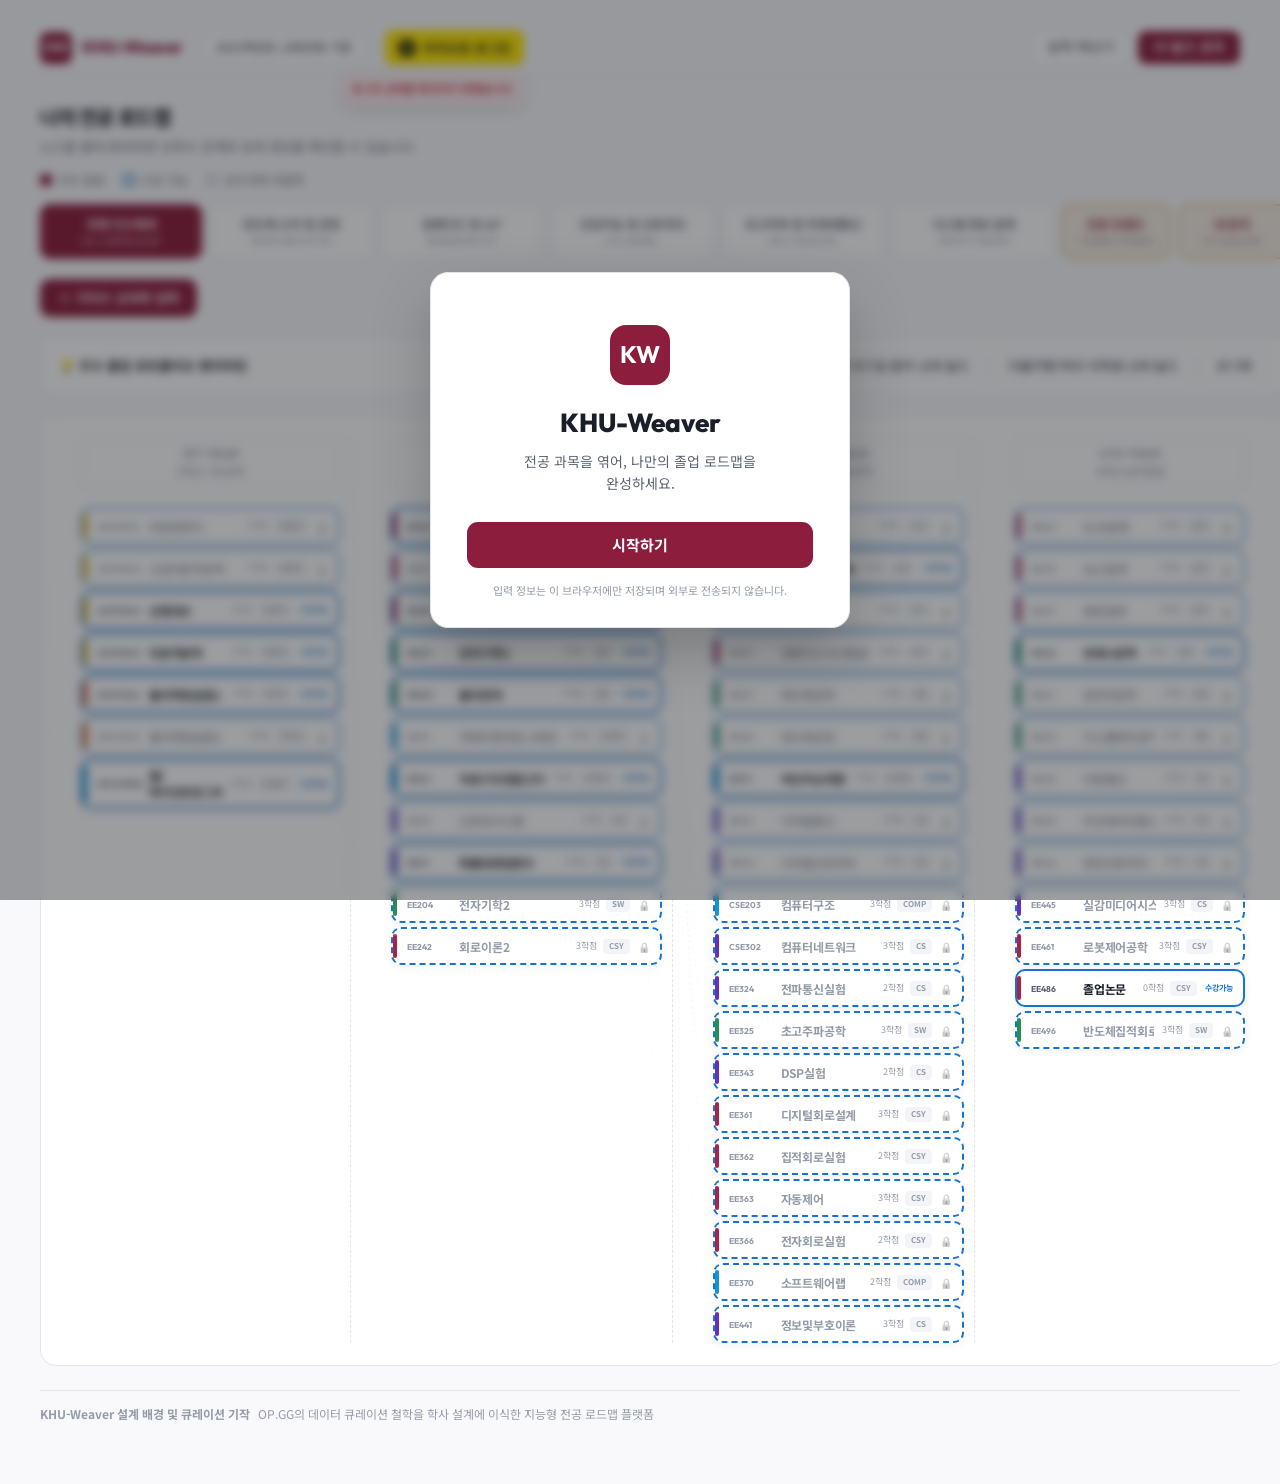
==== commit b16f4408: "feat: add Kakao login for v3" ====
--- a/index.html
+++ b/index.html
@@ -26,6 +26,19 @@
             </button>
 
             <span class="badge-academic" id="academic-year-tag">2025학년도 교육과정 기준</span>
+        </div>
+        <div class="auth-shell" id="auth-shell" aria-live="polite">
+            <button class="kakao-login-btn" id="kakao-login-btn" type="button">
+                <span class="kakao-symbol" aria-hidden="true">K</span>
+                <span>카카오로 로그인</span>
+            </button>
+            <div class="auth-user" id="auth-user" hidden>
+                <img class="auth-user-avatar" id="auth-user-avatar" alt="" hidden>
+                <span class="auth-user-fallback" id="auth-user-fallback" aria-hidden="true">K</span>
+                <span class="auth-user-name" id="auth-user-name">카카오 사용자</span>
+                <button class="auth-logout-btn" id="auth-logout-btn" type="button">로그아웃</button>
+            </div>
+            <span class="auth-status" id="auth-status" role="status"></span>
         </div>
         <div class="header-actions">
             <button id="btn-open-gpa-header" class="header-btn" type="button">성적 계산기</button>
@@ -318,8 +331,8 @@
                                 <button class="ob-hist-card" id="ob-hist-a" type="button">
                                     <span class="ob-hist-ic">📷</span>
                                     <span class="ob-hist-body">
-                                        <span class="ob-hist-t">에타 스크린샷으로 한 번에 <span class="ob-hist-badge">추천</span></span>
-                                        <span class="ob-hist-d">캡쳐 몇 장이면 과목·성적까지 자동 입력</span>
+                                        <span class="ob-hist-t">에타/인포21 스크린샷으로 한 번에 <span class="ob-hist-badge">추천</span></span>
+                                        <span class="ob-hist-d">둘 중 하나만 올리면 과목·성적까지 자동 입력</span>
                                     </span>
                                 </button>
                                 <button class="ob-hist-card" id="ob-hist-b" type="button">
@@ -351,8 +364,8 @@
                         <div id="ob-ocr-disabled">
                             <div class="ob-shot-drop" id="ob-shot-drop">
                                 <div class="ob-shot-ic">📷</div>
-                                <div class="ob-shot-t">에타 스크린샷 자동 인식</div>
-                                <div class="ob-shot-d">캡쳐 1~8장을 올리면 과목·성적을 한 번에 채워요. 이름·학번은 가려도 됩니다.</div>
+                                <div class="ob-shot-t">에타/인포21 스크린샷 자동 인식</div>
+                                <div class="ob-shot-d">캡쳐 1~20장을 올리면 과목·성적을 한 번에 채워요. 둘 중 하나만 준비하면 됩니다.</div>
                                 <span class="ob-shot-soon">기능 준비 중</span>
                             </div>
                             <p class="ob-shot-fallback">스크린샷 인식은 아직 준비 중이에요. 대신 <b>직접 선택하기</b>로 빠르게 체크할 수 있어요.</p>
@@ -414,6 +427,7 @@
 
     <!-- registry.js: 학과/학번 목록 + getCurriculum (데이터 파일들 다음, app.js 이전에 로드) -->
     <script src="js/registry.js"></script>
+    <script src="js/auth.js"></script>
     <script src="js/app.js"></script>
     <script src="js/ocr.js"></script>
     <script src="js/onboarding.js"></script>
--- a/css/style.css
+++ b/css/style.css
@@ -94,6 +94,47 @@
 .logo-text p { display: none; }
 
 .header-meta { display: flex; align-items: center; gap: 10px; }
+
+.auth-shell { position: relative; display: flex; align-items: center; }
+.kakao-login-btn {
+    min-height: 34px; padding: 7px 12px; border: 1px solid #f4dc00; border-radius: 8px;
+    display: inline-flex; align-items: center; gap: 7px; background: #fee500; color: #191919;
+    font: inherit; font-size: 12.5px; font-weight: 700; cursor: pointer; white-space: nowrap;
+    transition: var(--transition-smooth);
+}
+.kakao-login-btn:hover { background: #f5dc00; border-color: #e4cb00; }
+.kakao-login-btn:disabled { opacity: .58; cursor: wait; }
+.kakao-symbol {
+    width: 18px; height: 18px; border-radius: 50%; display: inline-flex; align-items: center; justify-content: center;
+    background: #191919; color: #fee500; font-family: 'Outfit', sans-serif; font-size: 10px; font-weight: 800;
+}
+.auth-user {
+    min-height: 34px; padding: 3px 4px 3px 5px; border: 1px solid var(--line); border-radius: 9px;
+    display: flex; align-items: center; gap: 7px; background: #fff;
+}
+.auth-user[hidden], .kakao-login-btn[hidden] { display: none; }
+.auth-user-avatar, .auth-user-fallback {
+    width: 26px; height: 26px; border-radius: 50%; flex: 0 0 auto;
+}
+.auth-user-avatar { object-fit: cover; }
+.auth-user-avatar[hidden], .auth-user-fallback[hidden] { display: none; }
+.auth-user-fallback {
+    display: inline-flex; align-items: center; justify-content: center; background: #fee500; color: #191919;
+    font-family: 'Outfit', sans-serif; font-size: 11px; font-weight: 800;
+}
+.auth-user-name { max-width: 92px; overflow: hidden; text-overflow: ellipsis; white-space: nowrap; font-size: 12px; font-weight: 700; }
+.auth-logout-btn {
+    padding: 5px 7px; border: 0; border-radius: 6px; background: var(--bg-card-hover); color: var(--text-secondary);
+    font: inherit; font-size: 10.5px; cursor: pointer;
+}
+.auth-logout-btn:hover { color: var(--khu-burgundy); }
+.auth-status {
+    position: absolute; z-index: 120; top: calc(100% + 8px); right: 0; width: max-content; max-width: 280px;
+    padding: 7px 10px; border-radius: 7px; background: hsl(142, 50%, 95%); color: var(--accent-green);
+    font-size: 11px; font-weight: 600; box-shadow: 0 5px 18px rgba(0,0,0,.12);
+}
+.auth-status:empty { display: none; }
+.auth-status.is-error { background: hsl(354, 75%, 96%); color: var(--accent-red); }
 
 /* 헤더 우측 액션 버튼 (성적 계산기 / 내 빌드 공유) */
 .header-actions { display: flex; align-items: center; gap: 8px; margin-left: auto; }
@@ -823,13 +864,93 @@
     display: flex; flex-direction: column; align-items: center; justify-content: center;
     text-align: center; border: 2px dashed var(--line); border-radius: 14px;
     padding: 26px 18px; background: hsl(220, 22%, 98%); cursor: pointer;
+    width: min(320px, 100%); aspect-ratio: 1 / 1; margin: 0 auto;
     transition: var(--transition-smooth);
 }
 .ocr-drop:hover, .ocr-drop.over { border-color: var(--khu-burgundy); background: var(--burgundy-soft); }
 .ocr-drop-ic { font-size: 30px; }
-.ocr-drop-t { font-size: 14px; font-weight: 700; color: var(--text-primary); margin-top: 8px; }
-.ocr-drop-d { font-size: 11.5px; color: var(--text-muted); margin-top: 4px; }
+.ocr-drop-t { font-size: 14px; font-weight: 700; color: var(--text-primary); margin: 8px auto 0; max-width: 220px; }
+.ocr-drop-d { font-size: 11.5px; color: var(--text-muted); margin: 4px auto 0; max-width: 220px; line-height: 1.45; }
 .ocr-msg { font-size: 11.5px; color: var(--accent-red); margin: 8px 2px 0; min-height: 14px; }
+.ocr-guide-btn {
+    width: 100%; margin: 0 0 10px; padding: 9px 12px;
+    border: 1px solid var(--line); border-radius: 9px; background: #fff;
+    color: var(--khu-burgundy); font-size: 12.5px; font-weight: 800;
+    font-family: 'Noto Sans KR', sans-serif; cursor: pointer;
+}
+.ocr-guide-btn:hover { border-color: var(--khu-burgundy); background: var(--burgundy-soft); }
+
+.ocr-guide-modal {
+    position: fixed; inset: 0; z-index: 1600; display: flex; align-items: center; justify-content: center;
+    padding: 18px; background: rgba(20, 22, 28, .48); backdrop-filter: blur(5px);
+}
+.ocr-guide-card {
+    width: min(720px, 96vw); max-height: min(760px, 92vh); overflow-y: auto;
+    background: var(--bg-card); border: 1px solid var(--line); border-radius: 16px;
+    padding: 18px; box-shadow: 0 24px 64px rgba(0,0,0,.24);
+}
+.ocr-guide-top { display: flex; align-items: flex-start; justify-content: space-between; gap: 12px; margin-bottom: 12px; }
+.ocr-guide-title { font-size: 16px; font-weight: 800; color: var(--text-primary); }
+.ocr-guide-sub { font-size: 12px; color: var(--text-muted); margin-top: 2px; word-break: keep-all; }
+.ocr-guide-close {
+    flex: 0 0 auto; width: 32px; height: 32px; border: 1px solid var(--line);
+    border-radius: 9px; background: #fff; cursor: pointer; color: var(--text-secondary);
+}
+.ocr-guide-tabs { display: flex; gap: 8px; margin-bottom: 14px; }
+.ocr-guide-tab {
+    flex: 1; border: 1px solid var(--line); background: #fff; color: var(--text-secondary);
+    border-radius: 9px; padding: 9px; font-size: 13px; font-weight: 800; cursor: pointer;
+}
+.ocr-guide-tab.active { background: var(--khu-burgundy); border-color: var(--khu-burgundy); color: #fff; }
+.ocr-guide-stage {
+    position: relative; overflow: hidden; border: 1px solid var(--line); border-radius: 14px;
+    background: hsl(220, 25%, 98%); padding: 18px; min-height: 320px;
+}
+.ocr-crop-box {
+    position: absolute;
+    left: var(--crop-left, 5%);
+    right: var(--crop-right, 5%);
+    top: var(--crop-top, auto);
+    bottom: var(--crop-bottom, 7%);
+    height: var(--crop-height, 46%);
+    border: 3px solid hsla(340, 63%, 38%, .78); border-radius: 14px;
+    box-shadow: 0 0 0 999px rgba(255,255,255,.42), 0 10px 24px rgba(158, 31, 72, .14);
+    pointer-events: none;
+    animation: ocrCropPulse 2s ease-in-out infinite;
+}
+.ocr-guide-stage.info21 {
+    --crop-left: 3%;
+    --crop-right: 3%;
+    --crop-top: 42%;
+    --crop-bottom: auto;
+    --crop-height: 45%;
+}
+.ocr-guide-stage.eta {
+    --crop-left: 3%;
+    --crop-right: 3%;
+    --crop-top: 49%;
+    --crop-bottom: auto;
+    --crop-height: 40%;
+}
+@keyframes ocrCropPulse { 0%,100% { transform: scale(1); opacity: .96; } 50% { transform: scale(1.006); opacity: .84; } }
+.ocr-guide-steps { margin: 14px 2px 0 22px; color: var(--text-secondary); font-size: 12.5px; line-height: 1.65; word-break: keep-all; }
+.mock-phone-bar, .mock-eta-title { background: #111; color: #fff; text-align: center; font-weight: 800; }
+.mock-phone-bar { display: flex; justify-content: space-between; padding: 8px 14px; border-radius: 12px 12px 0 0; font-size: 12px; }
+.mock-eta-title { padding: 12px; font-size: 17px; }
+.mock-eta-tabs { white-space: nowrap; overflow: hidden; padding: 10px 0; border-bottom: 1px solid var(--line); font-weight: 800; color: var(--text-secondary); }
+.mock-eta-chart { display: grid; gap: 7px; margin: 16px 0; color: var(--text-secondary); }
+.mock-eta-chart span { height: 11px; border-radius: 99px; background: linear-gradient(90deg, hsl(3,85%,72%) 62%, transparent 62%); font-size: 10px; }
+.mock-eta-sem { font-size: 18px; font-weight: 900; margin: 12px 0; }
+.mock-eta-sem b { display: block; font-size: 12px; color: var(--khu-burgundy); }
+.mock-info21-title { font-weight: 800; margin-bottom: 14px; }
+.mock-info21-summary { display: grid; grid-template-columns: repeat(3,1fr); border-top: 1px solid var(--line); border-bottom: 1px solid var(--line); margin-bottom: 14px; }
+.mock-info21-summary span { text-align: center; padding: 12px 4px; color: var(--text-secondary); font-size: 11px; }
+.mock-info21-summary b { color: var(--khu-burgundy); font-size: 14px; }
+.mock-table { display: grid; gap: 0; border-top: 1px solid var(--line); background: #fff; }
+.mock-row { display: grid; grid-template-columns: 1.2fr 1.8fr .6fr .6fr; border-bottom: 1px solid var(--line); font-size: 11px; color: var(--text-secondary); }
+.eta-table .mock-row { grid-template-columns: 1.8fr .6fr .6fr; }
+.mock-row span { padding: 9px 7px; min-width: 0; overflow: hidden; text-overflow: ellipsis; white-space: nowrap; }
+.mock-row.head { font-weight: 800; color: var(--text-primary); background: hsl(220, 22%, 97%); }
 
 .ocr-thumbs { display: grid; grid-template-columns: repeat(auto-fill, minmax(58px, 1fr)); gap: 8px; margin-top: 12px; }
 .ocr-thumb { position: relative; aspect-ratio: 1; border-radius: 8px; overflow: hidden; border: 1px solid var(--line); }
@@ -891,6 +1012,13 @@
 .onboarding-card.ob-card-wide {
     max-width: min(1180px, 92vw); width: 100%;
     margin: max(2vh, 14px) auto; padding: 26px 28px 22px;
+}
+.onboarding-overlay:has(.ocr-weave) {
+    align-items: center;
+}
+.onboarding-overlay:has(.ocr-weave) .onboarding-card.ob-card-wide {
+    max-width: min(520px, 92vw);
+    margin: auto;
 }
 .ob-b-panel { display: none; }
 .ob-b-panel.active { display: block; }
@@ -1101,6 +1229,314 @@
 .gpa-cl-grade:focus-visible { border-color: var(--accent-blue); box-shadow: 0 0 0 3px hsla(210,80%,45%,.15); }
 .gpa-empty { text-align: center; color: var(--text-muted); font-size: 13px; line-height: 1.6; padding: 40px 16px; }
 
+/* =============================================================================
+ * 모바일 프로토타입: 768px 이하에서는 정보량을 줄이고 세로 탐색을 우선한다.
+ * ============================================================================= */
+@media (max-width: 768px) {
+    body { overflow-x: hidden; }
+    .container { max-width: none; padding: 12px 12px 34px; }
+    .main-grid, .workspace-panel, .view-panel, .roadmap-heading,
+    .roadmap-toolbar, .presets-row, .roadmap-timeline-wrapper,
+    .timeline-years-grid, .timeline-year-col, .year-courses-list {
+        min-width: 0; width: 100%; max-width: 100%;
+    }
+
+    header {
+        height: auto; flex-wrap: wrap; gap: 10px; align-items: flex-start;
+        margin-bottom: 16px; padding-bottom: 12px;
+    }
+    .logo-section { min-width: 0; flex: 1 1 auto; }
+    .logo-text h1 { font-size: 16px; }
+    .header-meta {
+        order: 3; width: 100%; gap: 6px; overflow-x: auto; padding-bottom: 2px;
+    }
+    .profile-chip, .badge-academic { flex: 0 0 auto; font-size: 11.5px; }
+    .profile-chip-avatar { width: 24px; height: 24px; }
+    .auth-shell { order: 2; margin-left: auto; }
+    .kakao-login-btn { min-height: 32px; padding: 6px 9px; font-size: 11.5px; }
+    .auth-user-name { max-width: 70px; }
+    .auth-status { position: fixed; top: max(12px, env(safe-area-inset-top)); right: 12px; left: 12px; width: auto; max-width: none; text-align: center; }
+    .header-actions {
+        order: 4; margin-left: 0; display: grid; grid-template-columns: 1fr 1fr;
+        width: 100%; gap: 8px;
+    }
+    .header-btn { padding: 9px 10px; font-size: 12px; }
+
+    #alert-panel { margin-bottom: 14px; }
+    .alert-card { padding: 12px; align-items: flex-start; }
+    .alert-content h4 { font-size: 13px; }
+    .alert-content p { font-size: 12px; }
+
+    .workspace-panel { gap: 14px; }
+    .roadmap-heading { margin-bottom: -2px; }
+    .roadmap-title { font-size: 19px; }
+    .roadmap-sub { font-size: 12px; margin-bottom: 10px; }
+    .status-legend {
+        overflow-x: auto; white-space: nowrap; gap: 10px; padding-bottom: 4px;
+        font-size: 11px;
+    }
+    .status-legend-item { flex: 0 0 auto; }
+
+    .track-selectors {
+        flex-wrap: nowrap; overflow-x: auto; gap: 7px; padding-bottom: 3px;
+        scroll-snap-type: x proximity;
+    }
+    .track-btn, .track-btn.view-tab {
+        flex: 0 0 126px; min-width: 126px; padding: 10px 8px;
+        scroll-snap-align: start; font-size: 11px;
+    }
+    .track-btn span.en { font-size: 8px; }
+
+    .roadmap-toolbar { display: flex; }
+    .btn-history { width: 100%; justify-content: center; }
+
+    .presets-row {
+        flex-direction: column; align-items: stretch; gap: 8px;
+        padding: 10px 12px; font-size: 12px;
+    }
+    .presets-title { font-size: 12px; }
+    .presets-buttons {
+        display: grid; grid-template-columns: 1fr; gap: 6px; max-height: 92px; overflow-y: auto;
+    }
+    .preset-btn { width: 100%; padding: 8px 10px; font-size: 11.5px; }
+
+    .roadmap-timeline-wrapper {
+        padding: 12px; min-height: auto; border-radius: 12px;
+        overflow: visible;
+    }
+    .timeline-years-grid {
+        display: flex; flex-direction: column; gap: 12px;
+    }
+    .timeline-year-col {
+        border-right: none; border-bottom: 1px solid var(--line);
+        padding: 0 0 12px; gap: 8px;
+    }
+    .timeline-year-col:last-child { border-bottom: none; padding-bottom: 0; }
+    .year-col-title {
+        position: sticky; top: 0; z-index: 5; text-align: left;
+        display: flex; justify-content: space-between; align-items: center;
+        background: rgba(255,255,255,.96); backdrop-filter: blur(4px);
+    }
+    .year-col-title span.ko { display: inline; font-size: 10.5px; }
+    .year-courses-list { gap: 6px; }
+    .timeline-course-card {
+        min-height: 38px; padding: 7px 9px 7px 13px; font-size: 12px;
+        align-items: center; border-width: 1.5px !important; border-radius: 9px;
+        box-shadow: none !important; transform: none !important;
+    }
+    .timeline-course-card::before {
+        top: 8px; bottom: 8px; width: 3px; border-radius: 4px;
+    }
+    .timeline-course-card .t-card-code { display: none; }
+    .timeline-course-card .t-card-name { font-size: 12.5px; line-height: 1.25; }
+    .timeline-course-card .t-card-meta { flex: 0 0 auto; font-size: 10px; }
+    .timeline-course-card.checked-course,
+    .timeline-course-card.active-in-track.checked-course {
+        background: var(--bg-card) !important;
+        border-color: hsla(340, 63%, 38%, .24) !important;
+    }
+    .timeline-course-card.checked-course .t-card-name,
+    .timeline-course-card.checked-course .t-card-code {
+        color: var(--text-primary) !important;
+    }
+    .timeline-course-card.checked-course .t-card-meta {
+        color: var(--text-muted) !important;
+    }
+    .timeline-course-card.checked-course .t-card-track {
+        background: var(--burgundy-soft); color: var(--khu-burgundy);
+    }
+    .timeline-course-card.checked-course::after {
+        content: '✓';
+        width: 18px; height: 18px; border-radius: 99px;
+        display: inline-flex; align-items: center; justify-content: center;
+        background: var(--burgundy-soft); color: var(--khu-burgundy);
+        font-size: 11px; font-weight: 900; margin-left: auto;
+    }
+    .timeline-course-card.course-avail {
+        border-width: 1.5px !important;
+        background: #fff !important;
+    }
+    .timeline-course-card.course-avail::after {
+        content: '가능';
+        padding: 2px 6px; border-radius: 99px;
+        background: hsla(210,80%,45%,.08);
+        color: var(--accent-blue);
+        font-size: 9px; font-weight: 800; margin-left: auto;
+    }
+    .timeline-course-card.course-locked::after {
+        content: '';
+        width: 6px; height: 6px; border-radius: 50%;
+        background: hsl(220, 12%, 78%); margin-left: auto;
+    }
+    .timeline-course-card.course-avail::after,
+    .timeline-course-card.course-locked::after { flex: 0 0 auto; }
+    .timeline-course-card.mobile-relation-open {
+        border-color: var(--khu-burgundy) !important;
+        background: hsl(340, 48%, 98%) !important; opacity: 1 !important;
+        box-shadow: 0 0 0 3px var(--burgundy-soft) !important;
+    }
+    .timeline-course-card.mobile-relation-dim {
+        opacity: .28 !important; filter: saturate(.55); pointer-events: auto;
+    }
+    .timeline-course-card.mobile-related-prereq {
+        opacity: 1 !important; border-color: hsla(43, 58%, 50%, .72) !important;
+        background: hsla(43, 58%, 50%, .08) !important;
+    }
+    .timeline-course-card.mobile-related-followup {
+        opacity: 1 !important; border-color: hsla(210,80%,45%,.55) !important;
+        background: hsla(210,80%,45%,.07) !important;
+    }
+    .mobile-relation-board {
+        margin: 4px 0 10px; padding: 12px;
+        border: 1px solid hsla(340, 63%, 38%, .18);
+        border-radius: 12px; background: #fff;
+        box-shadow: 0 10px 26px rgba(20,22,28,.09);
+        animation: mobileRelationBoardIn .22s ease-out both;
+        transform-origin: top center;
+    }
+    .mrb-head {
+        display: flex; align-items: center; justify-content: space-between;
+        margin-bottom: 10px; font-size: 11px; font-weight: 900; color: var(--text-primary);
+    }
+    .mrb-close {
+        border: none; background: hsl(220, 18%, 96%); color: var(--text-muted);
+        border-radius: 99px; font-size: 10px; font-weight: 900; padding: 4px 8px;
+    }
+    .mrb-map {
+        display: grid; grid-template-columns: minmax(0, 1fr) minmax(104px, .9fr) minmax(0, 1fr);
+        gap: 8px; align-items: stretch;
+    }
+    .mrb-single { display: grid; gap: 9px; }
+    .mrb-group {
+        min-width: 0; border-radius: 10px; padding: 8px 7px;
+        background: hsl(220, 22%, 98%); border: 1px solid var(--line);
+    }
+    .mrb-group.prereq { border-color: hsla(43, 58%, 50%, .32); background: hsla(43, 58%, 50%, .07); }
+    .mrb-group.followup { border-color: hsla(210,80%,45%,.22); background: hsla(210,80%,45%,.06); }
+    .mrb-label,
+    .mrb-center-kicker {
+        display: block; margin-bottom: 6px;
+        font-size: 9.5px; font-weight: 900; color: var(--text-muted);
+        letter-spacing: .02em; white-space: nowrap;
+    }
+    .mrb-chips {
+        display: flex; flex-direction: column; gap: 5px; min-width: 0;
+    }
+    .mrb-chip {
+        border: 1px solid var(--line); background: hsl(220, 22%, 98%);
+        color: var(--text-secondary); border-radius: 999px;
+        padding: 4px 7px; font-size: 10px; font-weight: 800;
+        max-width: 100%; white-space: nowrap; overflow: hidden; text-overflow: ellipsis;
+    }
+    .mrb-chip.prereq { border-color: hsla(43, 58%, 50%, .38); color: hsl(39, 68%, 34%); background: hsla(43, 58%, 50%, .09); }
+    .mrb-chip.followup { border-color: hsla(210,80%,45%,.24); color: var(--accent-blue); background: hsla(210,80%,45%,.08); }
+    .mrb-center {
+        min-width: 0; display: flex; flex-direction: column; align-items: center; justify-content: center;
+        text-align: center; gap: 4px; border-radius: 12px;
+        padding: 10px 7px; background: var(--khu-burgundy); color: #fff;
+        box-shadow: 0 8px 22px hsla(340, 63%, 38%, .22);
+    }
+    .mrb-center-kicker { color: hsla(0,0%,100%,.72); margin-bottom: 0; }
+    .mrb-center strong {
+        font-size: 12px; line-height: 1.28; word-break: keep-all;
+    }
+    .mrb-center small {
+        max-width: 100%; color: hsla(0,0%,100%,.7); font-size: 9.5px;
+        white-space: nowrap; overflow: hidden; text-overflow: ellipsis;
+    }
+    .mrb-empty,
+    .mrb-no-links { color: var(--text-muted); font-size: 10.5px; line-height: 1.5; text-align: center; }
+    .mobile-jump-highlight {
+        animation: mobileJumpPulse 1.1s ease;
+    }
+    @keyframes mobileRelationBoardIn {
+        from { opacity: 0; transform: scale(.97) translateY(-4px); }
+        to { opacity: 1; transform: scale(1) translateY(0); }
+    }
+    @keyframes mobileJumpPulse {
+        0%, 100% { box-shadow: none; }
+        35% { box-shadow: 0 0 0 4px hsla(210,80%,45%,.18); border-color: var(--accent-blue); }
+    }
+    .relation-badge, .svg-connections-canvas { display: none !important; }
+
+    .analysis-grid { grid-template-columns: 1fr; gap: 12px; }
+    .card { border-radius: 12px; padding: 16px; }
+    .credit-dashboard { grid-template-columns: 1fr 1fr; }
+    .chart-legend { grid-template-columns: 1fr; }
+    .trends-card { padding: 16px; }
+    .trend-vchart { overflow-x: auto; padding-bottom: 6px; }
+    .tvbar { min-width: 62px; }
+
+    .onboarding-overlay {
+        align-items: center; justify-content: center;
+        padding: max(18px, env(safe-area-inset-top)) 8px max(18px, env(safe-area-inset-bottom));
+        overflow-y: auto;
+    }
+    .onboarding-card {
+        max-width: calc(100vw - 16px); max-height: calc(100dvh - 36px);
+        overflow-y: auto; border-radius: 14px; padding: 20px 16px 16px;
+        margin: auto;
+    }
+    .onboarding-brand { gap: 10px; margin-bottom: 16px; }
+    .onboarding-logo { width: 38px; height: 38px; border-radius: 10px; font-size: 15px; }
+    .onboarding-title { font-size: 18px; }
+    .onboarding-tagline { font-size: 12px; }
+    .onboarding-years { grid-template-columns: repeat(2, 1fr); }
+    .onboarding-nav { align-items: stretch; }
+    .onboarding-nav-spacer { display: none; }
+    .onboarding-nav .onboarding-back-btn,
+    .onboarding-nav .onboarding-submit { flex: 1; }
+    .ob-hist-card { padding: 12px; gap: 10px; }
+    .ob-hist-t { font-size: 13px; }
+    .ob-hist-d { font-size: 11px; }
+    .onboarding-card.ob-card-wide {
+        max-width: calc(100vw - 16px); max-height: none;
+        padding: 18px 12px 14px; margin: 8px auto;
+    }
+    .ob-b-head { flex-direction: column; align-items: stretch; }
+    .ob-b-count { text-align: center; }
+    .ob-b-list { max-height: 56vh; }
+
+    .ocr-drop { width: 100%; aspect-ratio: auto; min-height: 150px; padding: 22px 14px; }
+    .ocr-thumbs { grid-template-columns: repeat(auto-fill, minmax(50px, 1fr)); }
+    .ocr-rows { max-height: none; }
+    .ocr-row { flex-wrap: wrap; gap: 7px; }
+    .ocr-nm { flex: 1 1 100%; }
+    .ocr-code, .ocr-cr { flex: 0 0 auto; }
+    .ocr-grade, .ocr-map { flex: 1 1 118px; max-width: none; }
+    .ocr-guide-card { width: calc(100vw - 16px); padding: 14px; max-height: 92vh; }
+    .ocr-guide-stage { min-height: 290px; padding: 12px; }
+    .mock-row { font-size: 10px; }
+    .mock-row span { padding: 8px 5px; }
+
+    .gpa-modal-card, .gpa-summary-card {
+        width: calc(100vw - 16px); max-width: calc(100vw - 16px);
+        padding: 18px 14px;
+    }
+    .gpa-global-stats { padding: 12px; gap: 8px; }
+    .gpa-stat-val { font-size: 23px; }
+    .gpa-stat-label { font-size: 10px; }
+    .gpa-course-list { max-height: 56vh; }
+    .gpa-cl-row { flex-wrap: wrap; gap: 7px; }
+    .gpa-cl-nm { flex: 1 1 100%; }
+    .gpa-cl-grade { flex: 1 1 auto; width: auto; }
+
+    .coach-ring { display: none; }
+    .coach-tip {
+        left: 12px !important; right: 12px; top: auto !important; bottom: 12px;
+        width: auto; max-width: none;
+    }
+}
+
+@media (max-width: 430px) {
+    .header-actions { grid-template-columns: 1fr; }
+    .track-btn, .track-btn.view-tab { flex-basis: 112px; min-width: 112px; }
+    .credit-dashboard { grid-template-columns: 1fr; }
+    .timeline-course-card .t-card-meta { display: none; }
+    .mock-info21-summary { grid-template-columns: 1fr; }
+    .ocr-crop-box { left: 4%; right: 4%; }
+}
+
 /* ── HOTFIX(페이블 2026-07-05): 버튼 한글 세로(글자단위) 줄바꿈 방지 ──
    한국어는 기본이 글자 단위 줄바꿈이라 좁은 버튼에서 세로로 깨짐.
    keep-all = 단어 단위로만 줄바꿈. 버튼 자체는 통째로 줄바꿈(flex-wrap). */
@@ -1109,4 +1545,3 @@
     line-height: 1.35;
 }
 .presets-buttons { flex-wrap: wrap; }
-        
